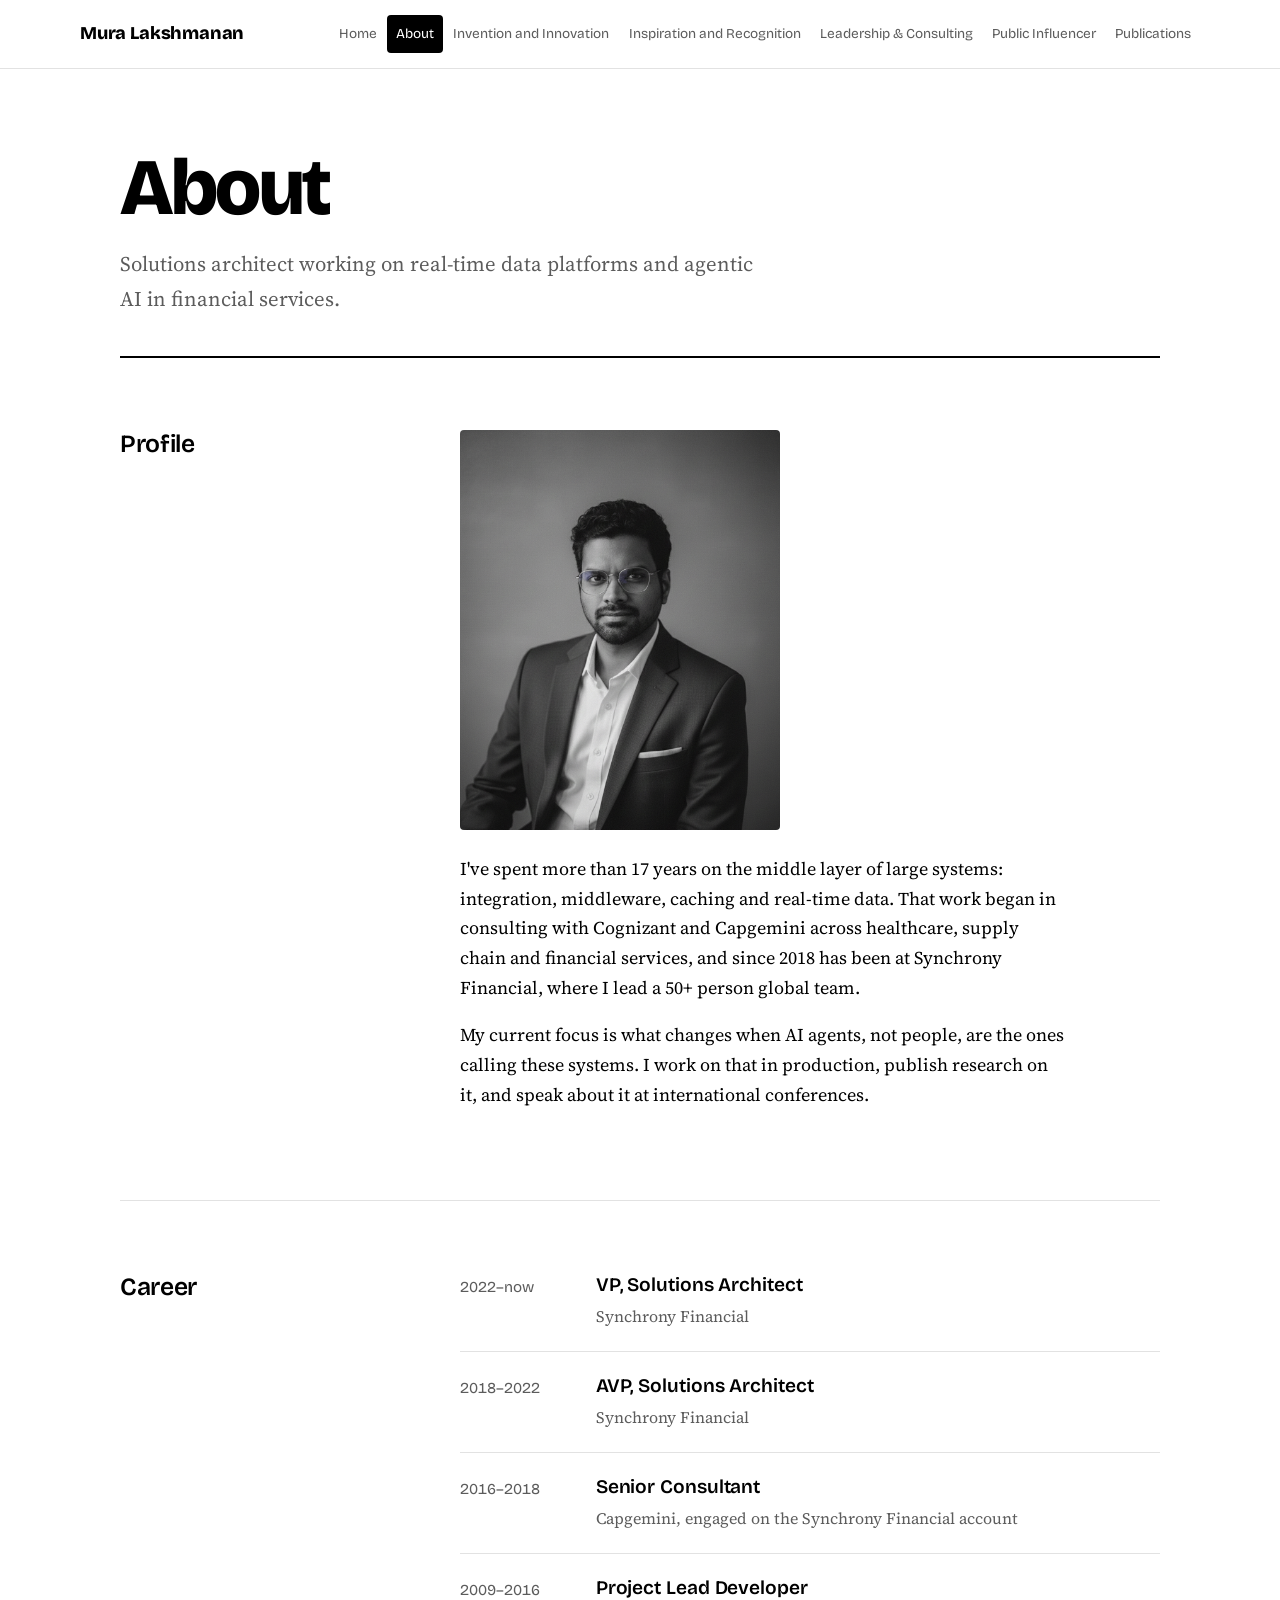
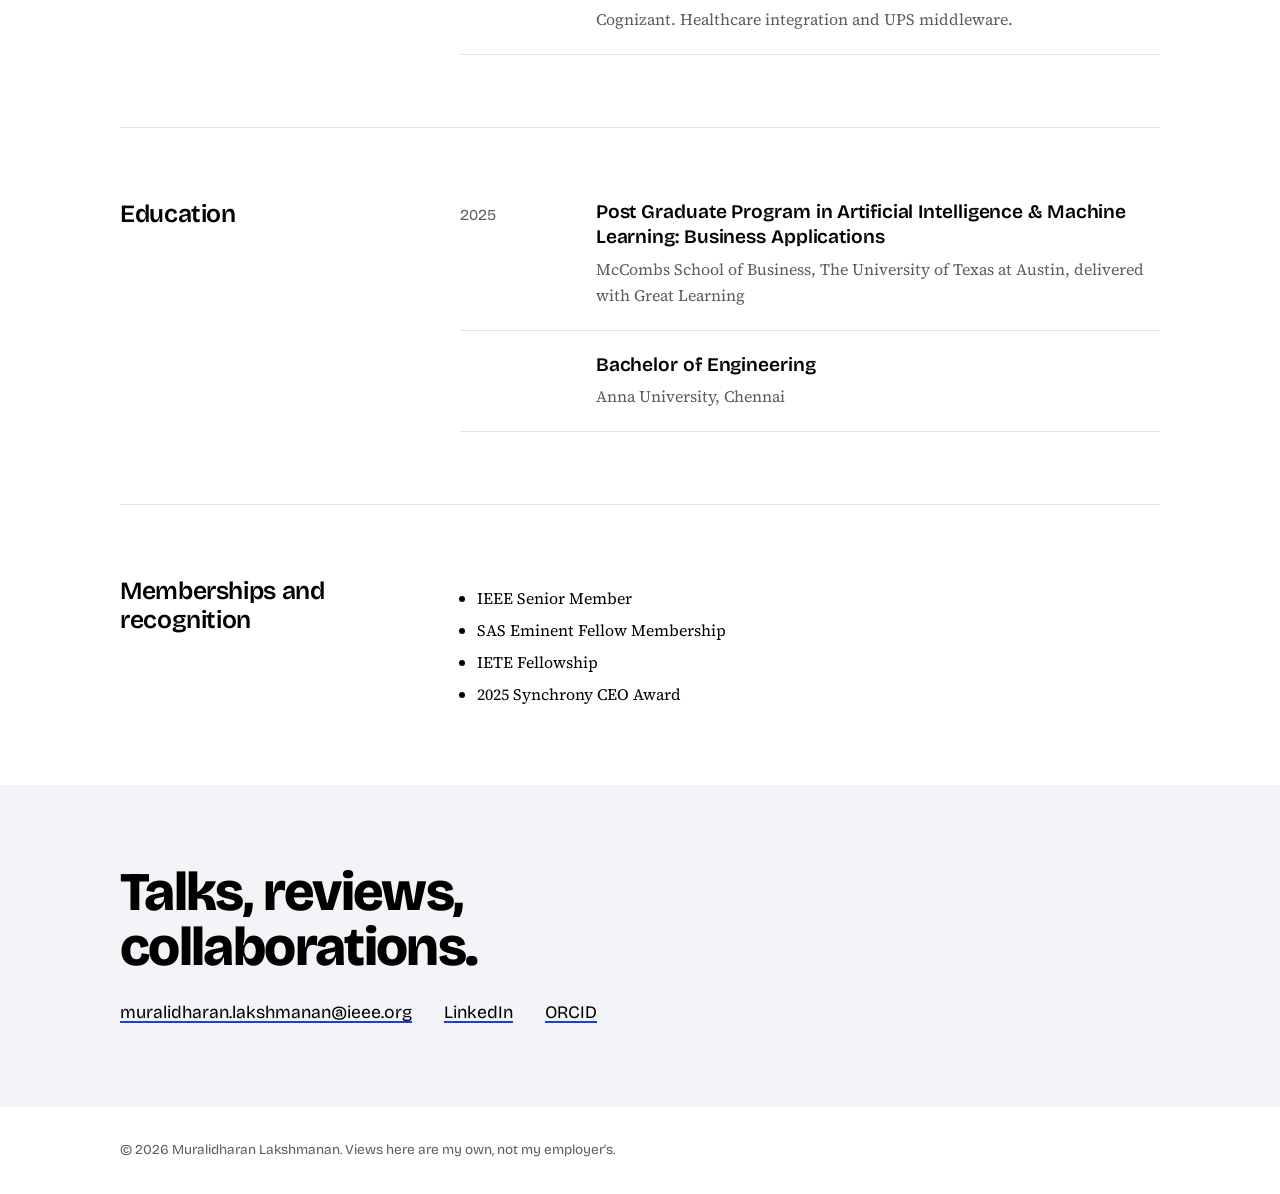
==== about.html @ 6041d954 "Add files via upload" ====
<!DOCTYPE html>
<html lang="en">
<head>
<meta charset="utf-8">
<meta name="viewport" content="width=device-width, initial-scale=1, viewport-fit=cover">
<title>About | Muralidharan Lakshmanan</title>
<meta name="description" content="Muralidharan (Mura) Lakshmanan — solutions architect working on real-time data platforms and agentic AI in financial services.">
<script src="config.js?v=20261014005141"></script>
<link rel="preconnect" href="https://fonts.googleapis.com"><link rel="preconnect" href="https://fonts.gstatic.com" crossorigin><link href="https://fonts.googleapis.com/css2?family=Bricolage+Grotesque:opsz,wght@12..96,400;12..96,600;12..96,800&family=Source+Serif+4:ital,opsz,wght@0,8..60,400;0,8..60,600;1,8..60,400&display=swap" rel="stylesheet">
<link rel="stylesheet" href="styles.css?v=20261014005141">
</head>
<body>
<div class="draft-note">Draft mode: dashed boxes and yellow tags mark photos and links still to add. Set DRAFT_MODE to false in config.js before going live.</div><header class="site-head"><div class="wrap"><a class="mark" href="index.html">Mura Lakshmanan</a><button class="menu-btn" aria-expanded="false" aria-controls="tabs">Menu</button><nav class="tabs" id="tabs" aria-label="Pages"><a href="index.html" data-tab="index">Home</a><a href="about.html" data-tab="about" aria-current=page>About</a><a href="invention-and-innovation.html" data-tab="invention-and-innovation">Invention and Innovation</a><a href="inspiration-and-recognition.html" data-tab="inspiration-and-recognition">Inspiration and Recognition</a><a href="consultancy.html" data-tab="consultancy">Leadership &amp; Consulting</a><a href="public-influencer.html" data-tab="public-influencer">Public Influencer</a><a href="publications.html" data-tab="publications">Publications</a></nav></div></header>
<main class="wrap"><div class="page-head"><h1>About</h1><p>Solutions architect working on real-time data platforms and agentic AI in financial services.</p></div><section><h2>Profile</h2><div class="body"><figure class="ph cover portrait"><img src="images/portrait.jpg" alt="Portrait of Muralidharan Lakshmanan" loading="lazy"><span class="slot"><b>Add photo</b>images/portrait.jpg<br>Professional headshot, portrait orientation</span></figure>
<p style="margin-top:1.5rem">I've spent more than 17 years on the middle layer of large systems: integration, middleware, caching and real-time data. That work began in consulting with Cognizant and Capgemini across healthcare, supply chain and financial services, and since 2018 has been at Synchrony Financial, where I lead a 50+ person global team.</p>
<p>My current focus is what changes when AI agents, not people, are the ones calling these systems. I work on that in production, publish research on it, and speak about it at international conferences.</p></div></section><section><h2>Career</h2><div class="body"><ul class='entries'><li><span class="when">2022–now</span><div><h3>VP, Solutions Architect</h3><p>Synchrony Financial</p></div></li><li><span class="when">2018–2022</span><div><h3>AVP, Solutions Architect</h3><p>Synchrony Financial</p></div></li><li><span class="when">2016–2018</span><div><h3>Senior Consultant</h3><p>Capgemini, engaged on the Synchrony Financial account</p></div></li><li><span class="when">2009–2016</span><div><h3>Project Lead Developer</h3><p>Cognizant. Healthcare integration and UPS middleware.</p></div></li></ul></div></section><section><h2>Education</h2><div class="body"><ul class='entries'><li><span class="when">2025</span><div><h3>Post Graduate Program in Artificial Intelligence &amp; Machine Learning: Business Applications</h3><p>McCombs School of Business, The University of Texas at Austin, delivered with Great Learning</p></div></li><li><span class="when"></span><div><h3>Bachelor of Engineering</h3><p>Anna University, Chennai</p></div></li></ul></div></section><section><h2>Memberships and recognition</h2><div class="body"><ul class="plain">
<li>IEEE Senior Member</li><li>SAS Eminent Fellow Membership</li><li>IETE Fellowship</li><li>2025 Synchrony CEO Award</li></ul></div></section></main>
<div class="contact" id="contact"><div class="wrap"><h2>Talks, reviews, collaborations.</h2><div class="links">
<a href="mailto:muralidharan.lakshmanan@ieee.org">muralidharan.lakshmanan@ieee.org</a><a href="https://www.linkedin.com/in/muralidharan-lakshmanan/">LinkedIn</a><a href="https://orcid.org/0009-0006-0592-5610">ORCID</a></div></div></div>
<div class="wrap"><footer>© 2026 Muralidharan Lakshmanan. Views here are my own, not my employer's.</footer></div>
<script src="site.js?v=20261014005141"></script>
</body>
</html>
---- styles.css ----
:root{
  --paper:#ffffff; --ink:#000000; --muted:#5c5c5c; --rule:#e2e2e2; --signal:#1d3fd6; --wash:#f3f4f7;
  --display:"Bricolage Grotesque","Helvetica Neue",Arial,sans-serif;
  --text:"Source Serif 4",Georgia,"Times New Roman",serif;
  box-sizing:border-box;
  padding-top:env(safe-area-inset-top,0px);padding-bottom:env(safe-area-inset-bottom,0px);
}
*,*::before,*::after{box-sizing:inherit}
html{scroll-padding-top:calc(env(safe-area-inset-top,0px) + 5rem);background:var(--paper)}
body{margin:0;background:var(--paper);color:var(--ink);font-family:var(--text);font-size:1.125rem;line-height:1.65;-webkit-font-smoothing:antialiased}
img{max-width:100%}
a{color:inherit;text-decoration-color:var(--signal);text-decoration-thickness:2px;text-underline-offset:3px}
a:hover{color:var(--signal)}
:focus-visible{outline:3px solid var(--signal);outline-offset:3px}
.wrap{max-width:1120px;margin:0 auto;padding:0 clamp(1.25rem,4vw,2.5rem)}

.site-head{position:sticky;top:env(safe-area-inset-top,0px);z-index:10;background:var(--paper);border-bottom:1px solid var(--rule)}
.site-head .wrap{max-width:1200px;display:flex;align-items:center;justify-content:space-between;gap:1.5rem;min-height:4.25rem}
.mark{font-family:var(--display);font-weight:800;text-decoration:none;letter-spacing:-.01em;white-space:nowrap}
.tabs{display:flex;gap:.1rem;overflow-x:auto;scrollbar-width:none;font-family:var(--display);font-size:.85rem;min-width:0}
.tabs::-webkit-scrollbar{display:none}
.tabs a{text-decoration:none;color:var(--muted);padding:.5rem .55rem;border-radius:4px;white-space:nowrap}
.tabs a:hover{color:var(--ink);background:var(--wash)}
.tabs a[aria-current="page"]{color:var(--paper);background:var(--ink)}
.menu-btn{display:none;font:600 .95rem var(--display);background:none;border:1.5px solid var(--ink);color:var(--ink);border-radius:4px;padding:.4rem .8rem;cursor:pointer;flex-shrink:0}
.site-head.compact .tabs{display:none}
.site-head.compact .menu-btn{display:block}
.site-head.compact.open .tabs{display:flex;position:absolute;left:0;right:0;top:100%;flex-direction:column;background:var(--paper);border-bottom:1px solid var(--rule);padding:.5rem clamp(1.25rem,4vw,2.5rem) 1rem}
.site-head.compact.open .tabs a{padding:.7rem .75rem}

.page-head{padding:clamp(2.5rem,7vw,5rem) 0 clamp(1.5rem,4vw,2.5rem);border-bottom:2px solid var(--ink)}
.page-head h1{font-family:var(--display);font-weight:800;font-size:clamp(2.4rem,7vw,5rem);line-height:.98;letter-spacing:-.035em;margin:0;max-width:14ch}
.page-head p{max-width:40rem;margin:1.25rem 0 0;font-size:clamp(1.1rem,1.8vw,1.3rem);color:var(--muted)}

.hero{padding:clamp(2.5rem,8vw,6rem) 0 2rem}
.hero h1{font-family:var(--display);font-weight:800;font-size:clamp(2.6rem,8.2vw,6.4rem);line-height:.95;letter-spacing:-.035em;margin:0;max-width:12ch}
.hero .lede{max-width:36rem;margin:1.75rem 0 0;font-size:clamp(1.15rem,2vw,1.35rem);line-height:1.55}
.hero .lede span{color:var(--muted)}
.flow{margin:3rem 0 0;border-top:2px solid var(--ink);border-bottom:1px solid var(--rule);padding:1rem 0 .75rem}
.flow canvas{display:block;width:100%;height:190px}
.flow figcaption{display:flex;justify-content:space-between;gap:1rem;flex-wrap:wrap;font-family:var(--display);font-size:.9rem;color:var(--muted);margin-top:.5rem}
.flow figcaption b{color:var(--ink);font-weight:600;font-variant-numeric:tabular-nums}
.key{display:inline-flex;align-items:center;gap:.4rem;margin-right:1rem}
.dot{width:9px;height:9px;border-radius:50%;background:var(--ink);display:inline-block}
.dot.miss{background:var(--signal)}
.figures{display:grid;grid-template-columns:repeat(4,1fr);gap:1.5rem;padding:2.5rem 0 1rem}
.figures div{font-family:var(--display)}
.figures strong{display:block;font-size:clamp(1.8rem,3.4vw,2.6rem);font-weight:600;letter-spacing:-.02em;line-height:1}
.figures span{display:block;color:var(--muted);font-size:.95rem;margin-top:.5rem;line-height:1.35}

.areas{display:grid;grid-template-columns:repeat(2,minmax(0,1fr));border-top:2px solid var(--ink);margin-top:1rem}
.areas a{display:block;text-decoration:none;padding:1.75rem 1.75rem 1.75rem 0;border-bottom:1px solid var(--rule)}
.areas a:nth-child(odd){border-right:1px solid var(--rule)}
.areas a:nth-child(even){padding-left:1.75rem}
.areas a h3{font-size:1.45rem;margin-bottom:.5rem}
.areas a p{margin:0;color:var(--muted);font-size:1rem}
.areas a:hover h3{color:var(--signal)}

section{display:grid;grid-template-columns:minmax(0,1fr) minmax(0,2.4fr);gap:2rem 3rem;padding:clamp(2.75rem,6vw,4.5rem) 0;border-top:1px solid var(--rule)}
.page-head + section{border-top:0}
.page-head + .fine + section{border-top:0}
section > h2{font-family:var(--display);font-weight:600;font-size:1.55rem;letter-spacing:-.015em;line-height:1.15;margin:0}
.body > p:first-child{margin-top:0}
.body p{max-width:38rem}
h3{font-family:var(--display);font-weight:600;font-size:1.2rem;margin:0 0 .35rem;letter-spacing:-.005em;line-height:1.3}

.pace{display:grid;grid-template-columns:repeat(2,minmax(0,1fr));margin-top:2rem;border-top:2px solid var(--ink)}
.pace div{padding:1.5rem 1.5rem 1.5rem 0;border-bottom:1px solid var(--rule)}
.pace div:nth-child(odd){border-right:1px solid var(--rule)}
.pace div:nth-child(even){padding-left:1.5rem}
.pace .letter{font-family:var(--display);font-weight:800;font-size:4.5rem;line-height:.85;letter-spacing:-.04em;display:block;margin-bottom:.75rem}
.pace p{margin:0;font-size:1rem;color:var(--muted)}

.entries{list-style:none;margin:0;padding:0}
.entries li{display:grid;grid-template-columns:7rem minmax(0,1fr);gap:1.5rem;padding:1.35rem 0;border-bottom:1px solid var(--rule)}
.entries li:first-child{padding-top:0}
.entries .when{font-family:var(--display);color:var(--muted);font-size:.95rem;font-variant-numeric:tabular-nums;padding-top:.15rem}
.entries p{margin:0;font-size:1rem;color:var(--muted)}
.entries p + p{margin-top:.4rem}
.status{font-family:var(--display);font-size:.8rem;border:1px solid var(--rule);border-radius:3px;padding:.05rem .4rem;margin-left:.4rem;color:var(--muted);white-space:nowrap;vertical-align:.15em}
.ev{font-family:var(--display);font-size:.9rem;font-weight:600;display:inline-block;margin-top:.5rem}

.systems{display:grid;gap:2.25rem}
.systems p{margin:.25rem 0 0}
.cols{display:grid;grid-template-columns:1fr 1fr;gap:2rem 3rem}
.cols ul,.body ul.plain{margin:.5rem 0 0;padding-left:1.1rem}
.cols li,.body ul.plain li{margin:.35rem 0;font-size:1rem}
.venues{columns:2;column-gap:2.5rem;font-size:.98rem;color:var(--muted);margin:1rem 0 0;padding:0;list-style:none}
.venues li{break-inside:avoid;padding:.2rem 0}

.contact{background:var(--wash)}
.contact .wrap{padding-top:clamp(3rem,7vw,5rem);padding-bottom:clamp(3rem,7vw,5rem)}
.contact h2{font-family:var(--display);font-weight:800;font-size:clamp(2rem,5vw,3.4rem);letter-spacing:-.03em;line-height:1;margin:0 0 1.5rem;max-width:16ch}
.links{display:flex;flex-wrap:wrap;gap:.75rem 2rem;font-family:var(--display);font-size:1.1rem}
footer{font-family:var(--display);font-size:.85rem;color:var(--muted);padding:2rem 0}

@media (max-width:640px){
  .menu-btn{display:block}
  .tabs{display:none;position:absolute;left:0;right:0;top:100%;flex-direction:column;background:var(--paper);border-bottom:1px solid var(--rule);padding:.5rem clamp(1.25rem,4vw,2.5rem) 1rem}
  .site-head.open .tabs{display:flex}
  .tabs a{padding:.7rem .75rem}
}
@media (max-width:820px){
  section{grid-template-columns:1fr;gap:1.25rem}
  .figures{grid-template-columns:repeat(2,1fr)}
  .cols{grid-template-columns:1fr}
}
@media (max-width:600px){
  .pace,.areas{grid-template-columns:1fr}
  .pace div,.pace div:nth-child(odd),.pace div:nth-child(even),.areas a,.areas a:nth-child(odd),.areas a:nth-child(even){padding:1.25rem 0;border-right:0}
  .entries li{grid-template-columns:1fr;gap:.25rem}
  .flow canvas{height:150px}
  .venues{columns:1}
}
@media (prefers-reduced-motion:reduce){*{scroll-behavior:auto!important}}

/* v2 additions */
.stats{display:grid;grid-template-columns:repeat(3,1fr);gap:1.75rem 1.5rem;padding:2rem 0 2.5rem;border-bottom:1px solid var(--rule)}
.stats div{font-family:var(--display)}
.stats strong{display:block;font-size:clamp(1.7rem,3.2vw,2.4rem);font-weight:600;letter-spacing:-.02em;line-height:1}
.stats span{display:block;color:var(--muted);font-size:.95rem;margin-top:.45rem;line-height:1.35}
.cards{display:grid;grid-template-columns:repeat(2,minmax(0,1fr));gap:2rem 1.75rem}
.cards.three{grid-template-columns:repeat(3,minmax(0,1fr))}
.card h3{margin-top:.9rem}
.card .ev{margin-right:1.1rem}
.card p{margin:.25rem 0 0;font-size:1rem}
.card .meta{font-family:var(--display);font-size:.9rem;color:var(--muted);margin-top:.1rem}
.ph{margin:0;aspect-ratio:4/3;background:var(--wash);border-radius:4px;overflow:hidden;position:relative}
.ph img{width:100%;height:100%;object-fit:contain;display:block}
.ph.cover img{object-fit:cover}
.ph.logo{padding:2rem}
.ph .slot{display:none}
.ph.empty img{display:none}
.ph.empty{border:1.5px dashed var(--muted);background:transparent;display:flex;align-items:center;justify-content:center;text-align:center;padding:1rem}
.ph.empty .slot{display:block;font-family:var(--display);font-size:.85rem;color:var(--muted);line-height:1.4}
.ph.empty .slot b{display:block;color:var(--ink);font-weight:600;margin-bottom:.25rem}
html:not(.draft) .ph.empty{display:none}
.portrait{max-width:320px;aspect-ratio:4/5}
.caps{list-style:none;margin:0;padding:0;display:grid;grid-template-columns:repeat(2,minmax(0,1fr));gap:0 2rem;border-top:2px solid var(--ink)}
.caps li{padding:1rem 0;border-bottom:1px solid var(--rule);font-size:1rem}
.callout{border:2px solid var(--ink);padding:1.5rem 1.75rem;border-radius:4px}
.callout h3{margin-bottom:.75rem}
.callout ul{margin:0;padding-left:1.1rem}
.callout li{margin:.4rem 0;font-size:1rem}
.fine{font-size:.9rem;color:var(--muted)}
sup a{text-decoration:none;font-family:var(--display);font-size:.75rem;color:var(--signal);margin-left:.1rem}
.todo{display:none}
html.draft .todo{display:inline-block;font-family:var(--display);font-size:.78rem;font-weight:600;color:#8a5a00;background:#fff3d6;border:1px solid #f0d08a;border-radius:3px;padding:.05rem .45rem;margin:.35rem .35rem 0 0;line-height:1.5}
html.draft li.todo,html.draft p.todo{display:block}
.refs{margin:0;padding-left:1.6rem;font-size:.95rem}
.refs li{margin:.55rem 0;padding-left:.25rem;word-break:break-word}
.refs li:target{background:var(--wash)}
.refs a{color:var(--muted)}
.refs .t{color:var(--ink)}
.draft-note{display:none}
html.draft .draft-note{display:block;font-family:var(--display);font-size:.85rem;background:#fff3d6;color:#6b4600;text-align:center;padding:.5rem 1rem}
.gallery{display:grid;grid-template-columns:repeat(3,minmax(0,1fr));gap:1rem;margin-top:1.25rem}
@media (max-width:820px){.cards.three{grid-template-columns:repeat(2,minmax(0,1fr))}.stats{grid-template-columns:repeat(2,1fr)}}
@media (max-width:600px){.cards,.cards.three,.caps{grid-template-columns:1fr}.gallery{grid-template-columns:repeat(2,1fr)}}

section.wide{grid-template-columns:1fr;gap:1.25rem}
.papers{list-style:none;margin:0;padding:0;border-top:2px solid var(--ink)}
.paper{display:grid;grid-template-columns:minmax(0,5fr) minmax(0,7fr);gap:2rem 2.5rem;padding:2.25rem 0;border-bottom:1px solid var(--rule);align-items:start}
.paper h3{font-size:1.3rem;margin:0 0 .5rem}
.paper .meta{font-family:var(--display);font-size:.95rem;color:var(--muted)}
.paper p{margin:.75rem 0 0;font-size:1.02rem;max-width:36rem}
.paper .plinks{display:flex;flex-wrap:wrap;gap:.5rem 1.5rem;margin-top:1rem;font-family:var(--display);font-size:.95rem;font-weight:600}
html:not(.draft) .paper .ph.empty{display:none}
html:not(.draft) .paper:has(.ph.empty){grid-template-columns:1fr}
@media (max-width:760px){.paper{grid-template-columns:1fr;gap:1.25rem}}

.carousel{position:relative}
.carousel .ph{display:none}
.carousel .ph.on{display:block}
.carousel .ph.on.empty{display:flex}
.cnav{display:flex;align-items:center;justify-content:space-between;margin-top:.6rem;font-family:var(--display);font-size:.85rem;color:var(--muted)}
.cnav button{font:600 1rem var(--display);width:2.25rem;height:2.25rem;border-radius:50%;border:1.5px solid var(--ink);background:var(--paper);color:var(--ink);cursor:pointer;line-height:1}
.cnav button:hover{background:var(--ink);color:var(--paper)}
.cnav .cap{flex:1;text-align:center;padding:0 .5rem}
.carousel.single .cnav{display:none}
html:not(.draft) .carousel.none{display:none}

.flow2{margin:0;border-top:2px solid var(--ink);border-bottom:1px solid var(--rule);padding:1rem 0 1rem}
.flow2 canvas{display:block;width:100%;height:230px}
.modes{display:inline-flex;border:1.5px solid var(--ink);border-radius:4px;overflow:hidden;font-family:var(--display)}
.modes button{font:600 .95rem var(--display);padding:.5rem 1rem;background:var(--paper);color:var(--ink);border:0;cursor:pointer}
.modes button+button{border-left:1.5px solid var(--ink)}
.modes button[aria-pressed="true"]{background:var(--ink);color:var(--paper)}
.f2-top{display:flex;justify-content:space-between;align-items:center;gap:1rem;flex-wrap:wrap;margin-bottom:.75rem}
.f2-legend{font-family:var(--display);font-size:.88rem;color:var(--muted);display:flex;flex-wrap:wrap;gap:.25rem 1rem}
.dot.warm{background:var(--muted)}
.f2-stats{display:grid;grid-template-columns:repeat(3,1fr);gap:1rem;margin-top:.75rem;font-family:var(--display)}
.f2-stats b{display:block;font-size:1.5rem;font-weight:600;font-variant-numeric:tabular-nums;letter-spacing:-.01em}
.f2-stats span{font-size:.88rem;color:var(--muted)}
#f2-note{margin:1rem 0 0;font-size:1rem;max-width:44rem}
@media (max-width:600px){.flow2 canvas{height:190px}.f2-stats b{font-size:1.2rem}}
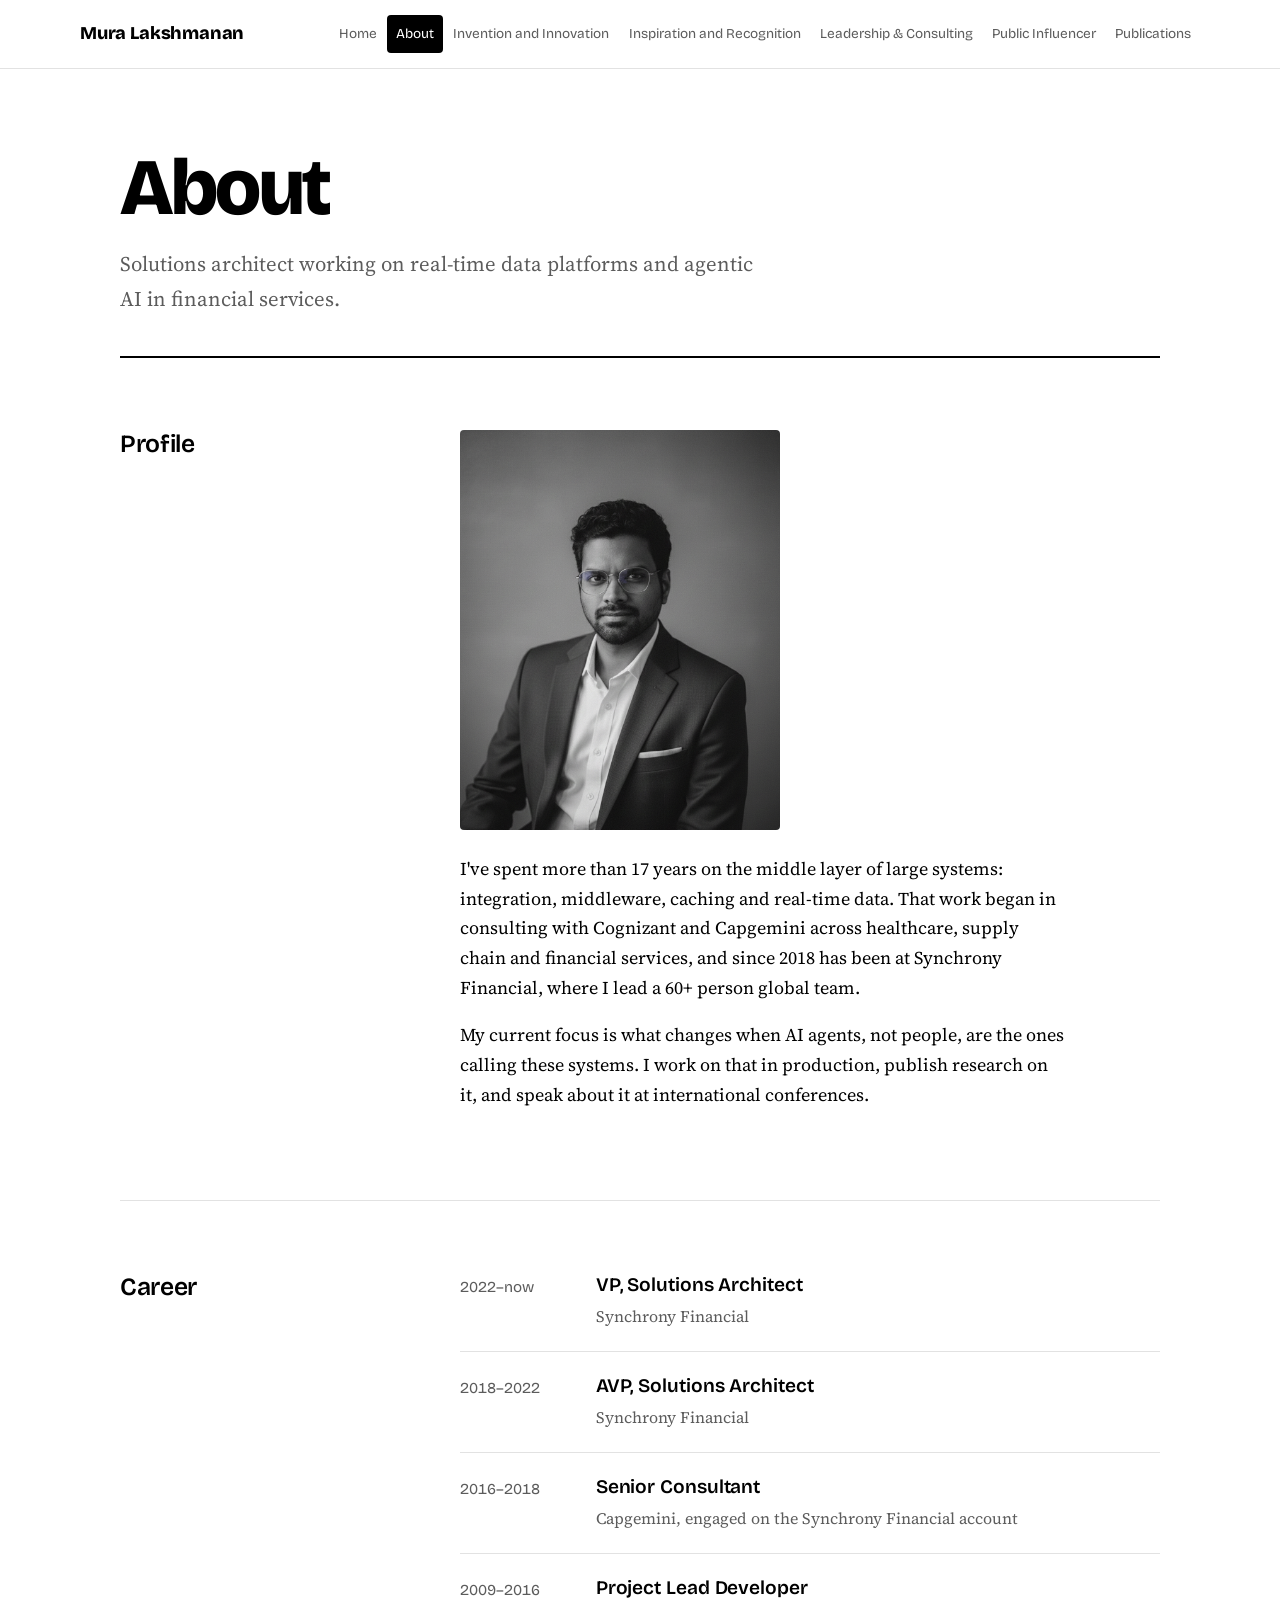
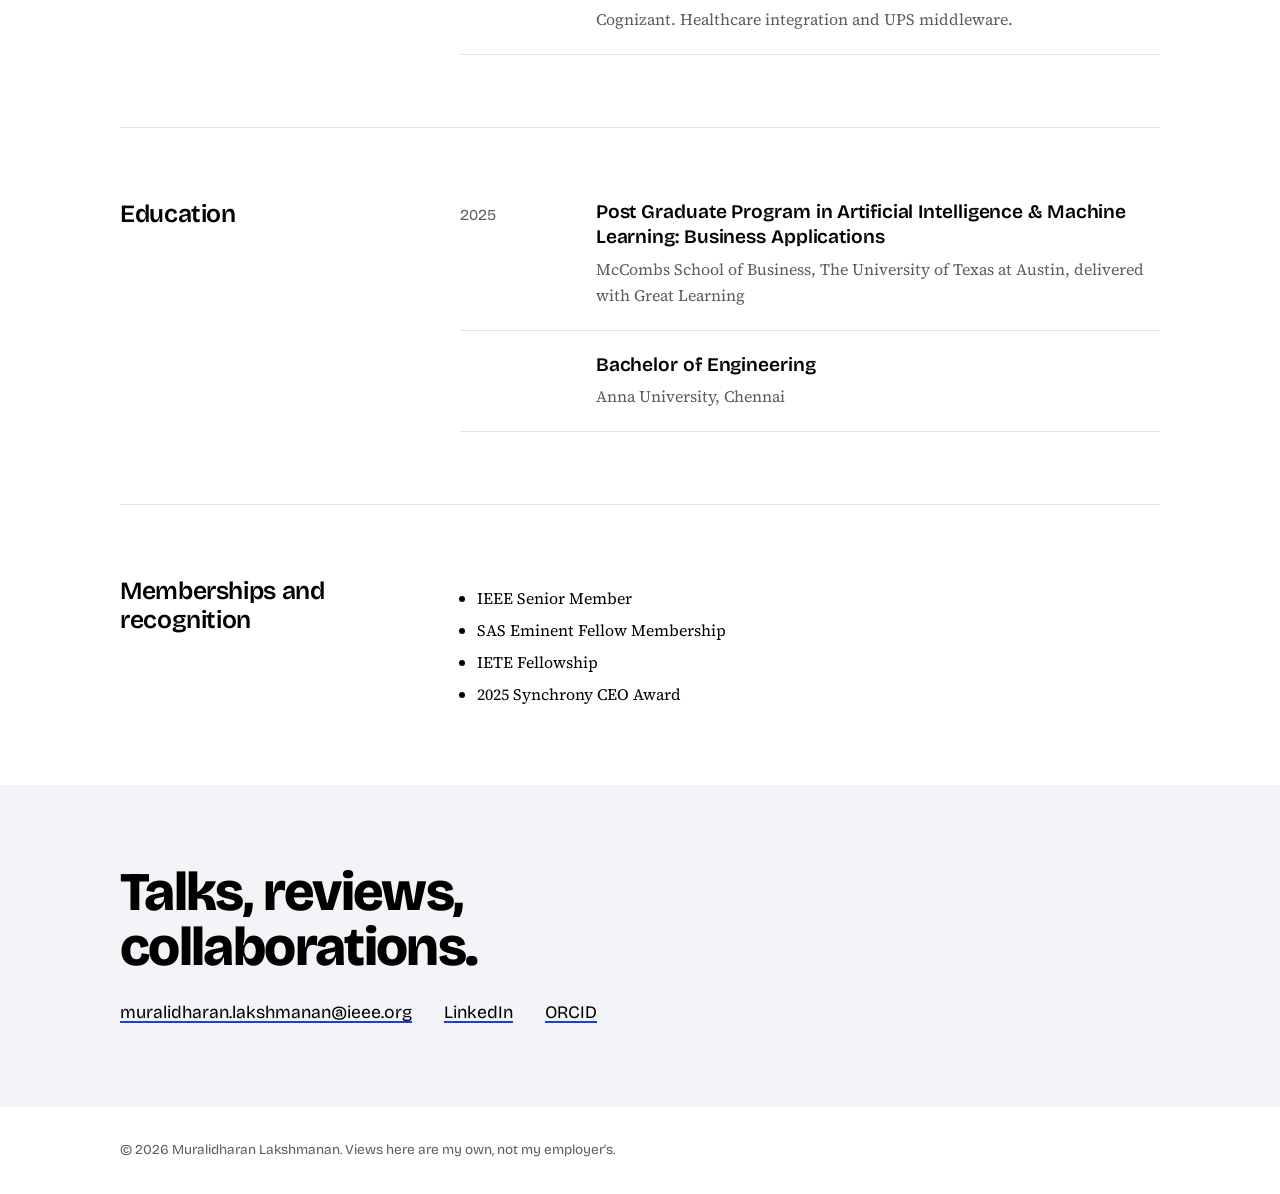
==== commit 78645ada: "Add files via upload" ====
--- a/about.html
+++ b/about.html
@@ -5,19 +5,19 @@
 <meta name="viewport" content="width=device-width, initial-scale=1, viewport-fit=cover">
 <title>About | Muralidharan Lakshmanan</title>
 <meta name="description" content="Muralidharan (Mura) Lakshmanan — solutions architect working on real-time data platforms and agentic AI in financial services.">
-<script src="config.js?v=20261014005141"></script>
+<script src="config.js?v=20261014012804"></script>
 <link rel="preconnect" href="https://fonts.googleapis.com"><link rel="preconnect" href="https://fonts.gstatic.com" crossorigin><link href="https://fonts.googleapis.com/css2?family=Bricolage+Grotesque:opsz,wght@12..96,400;12..96,600;12..96,800&family=Source+Serif+4:ital,opsz,wght@0,8..60,400;0,8..60,600;1,8..60,400&display=swap" rel="stylesheet">
-<link rel="stylesheet" href="styles.css?v=20261014005141">
+<link rel="stylesheet" href="styles.css?v=20261014012804">
 </head>
 <body>
 <div class="draft-note">Draft mode: dashed boxes and yellow tags mark photos and links still to add. Set DRAFT_MODE to false in config.js before going live.</div><header class="site-head"><div class="wrap"><a class="mark" href="index.html">Mura Lakshmanan</a><button class="menu-btn" aria-expanded="false" aria-controls="tabs">Menu</button><nav class="tabs" id="tabs" aria-label="Pages"><a href="index.html" data-tab="index">Home</a><a href="about.html" data-tab="about" aria-current=page>About</a><a href="invention-and-innovation.html" data-tab="invention-and-innovation">Invention and Innovation</a><a href="inspiration-and-recognition.html" data-tab="inspiration-and-recognition">Inspiration and Recognition</a><a href="consultancy.html" data-tab="consultancy">Leadership &amp; Consulting</a><a href="public-influencer.html" data-tab="public-influencer">Public Influencer</a><a href="publications.html" data-tab="publications">Publications</a></nav></div></header>
 <main class="wrap"><div class="page-head"><h1>About</h1><p>Solutions architect working on real-time data platforms and agentic AI in financial services.</p></div><section><h2>Profile</h2><div class="body"><figure class="ph cover portrait"><img src="images/portrait.jpg" alt="Portrait of Muralidharan Lakshmanan" loading="lazy"><span class="slot"><b>Add photo</b>images/portrait.jpg<br>Professional headshot, portrait orientation</span></figure>
-<p style="margin-top:1.5rem">I've spent more than 17 years on the middle layer of large systems: integration, middleware, caching and real-time data. That work began in consulting with Cognizant and Capgemini across healthcare, supply chain and financial services, and since 2018 has been at Synchrony Financial, where I lead a 50+ person global team.</p>
+<p style="margin-top:1.5rem">I've spent more than 17 years on the middle layer of large systems: integration, middleware, caching and real-time data. That work began in consulting with Cognizant and Capgemini across healthcare, supply chain and financial services, and since 2018 has been at Synchrony Financial, where I lead a 60+ person global team.</p>
 <p>My current focus is what changes when AI agents, not people, are the ones calling these systems. I work on that in production, publish research on it, and speak about it at international conferences.</p></div></section><section><h2>Career</h2><div class="body"><ul class='entries'><li><span class="when">2022–now</span><div><h3>VP, Solutions Architect</h3><p>Synchrony Financial</p></div></li><li><span class="when">2018–2022</span><div><h3>AVP, Solutions Architect</h3><p>Synchrony Financial</p></div></li><li><span class="when">2016–2018</span><div><h3>Senior Consultant</h3><p>Capgemini, engaged on the Synchrony Financial account</p></div></li><li><span class="when">2009–2016</span><div><h3>Project Lead Developer</h3><p>Cognizant. Healthcare integration and UPS middleware.</p></div></li></ul></div></section><section><h2>Education</h2><div class="body"><ul class='entries'><li><span class="when">2025</span><div><h3>Post Graduate Program in Artificial Intelligence &amp; Machine Learning: Business Applications</h3><p>McCombs School of Business, The University of Texas at Austin, delivered with Great Learning</p></div></li><li><span class="when"></span><div><h3>Bachelor of Engineering</h3><p>Anna University, Chennai</p></div></li></ul></div></section><section><h2>Memberships and recognition</h2><div class="body"><ul class="plain">
 <li>IEEE Senior Member</li><li>SAS Eminent Fellow Membership</li><li>IETE Fellowship</li><li>2025 Synchrony CEO Award</li></ul></div></section></main>
 <div class="contact" id="contact"><div class="wrap"><h2>Talks, reviews, collaborations.</h2><div class="links">
 <a href="mailto:muralidharan.lakshmanan@ieee.org">muralidharan.lakshmanan@ieee.org</a><a href="https://www.linkedin.com/in/muralidharan-lakshmanan/">LinkedIn</a><a href="https://orcid.org/0009-0006-0592-5610">ORCID</a></div></div></div>
 <div class="wrap"><footer>© 2026 Muralidharan Lakshmanan. Views here are my own, not my employer's.</footer></div>
-<script src="site.js?v=20261014005141"></script>
+<script src="site.js?v=20261014012804"></script>
 </body>
 </html>
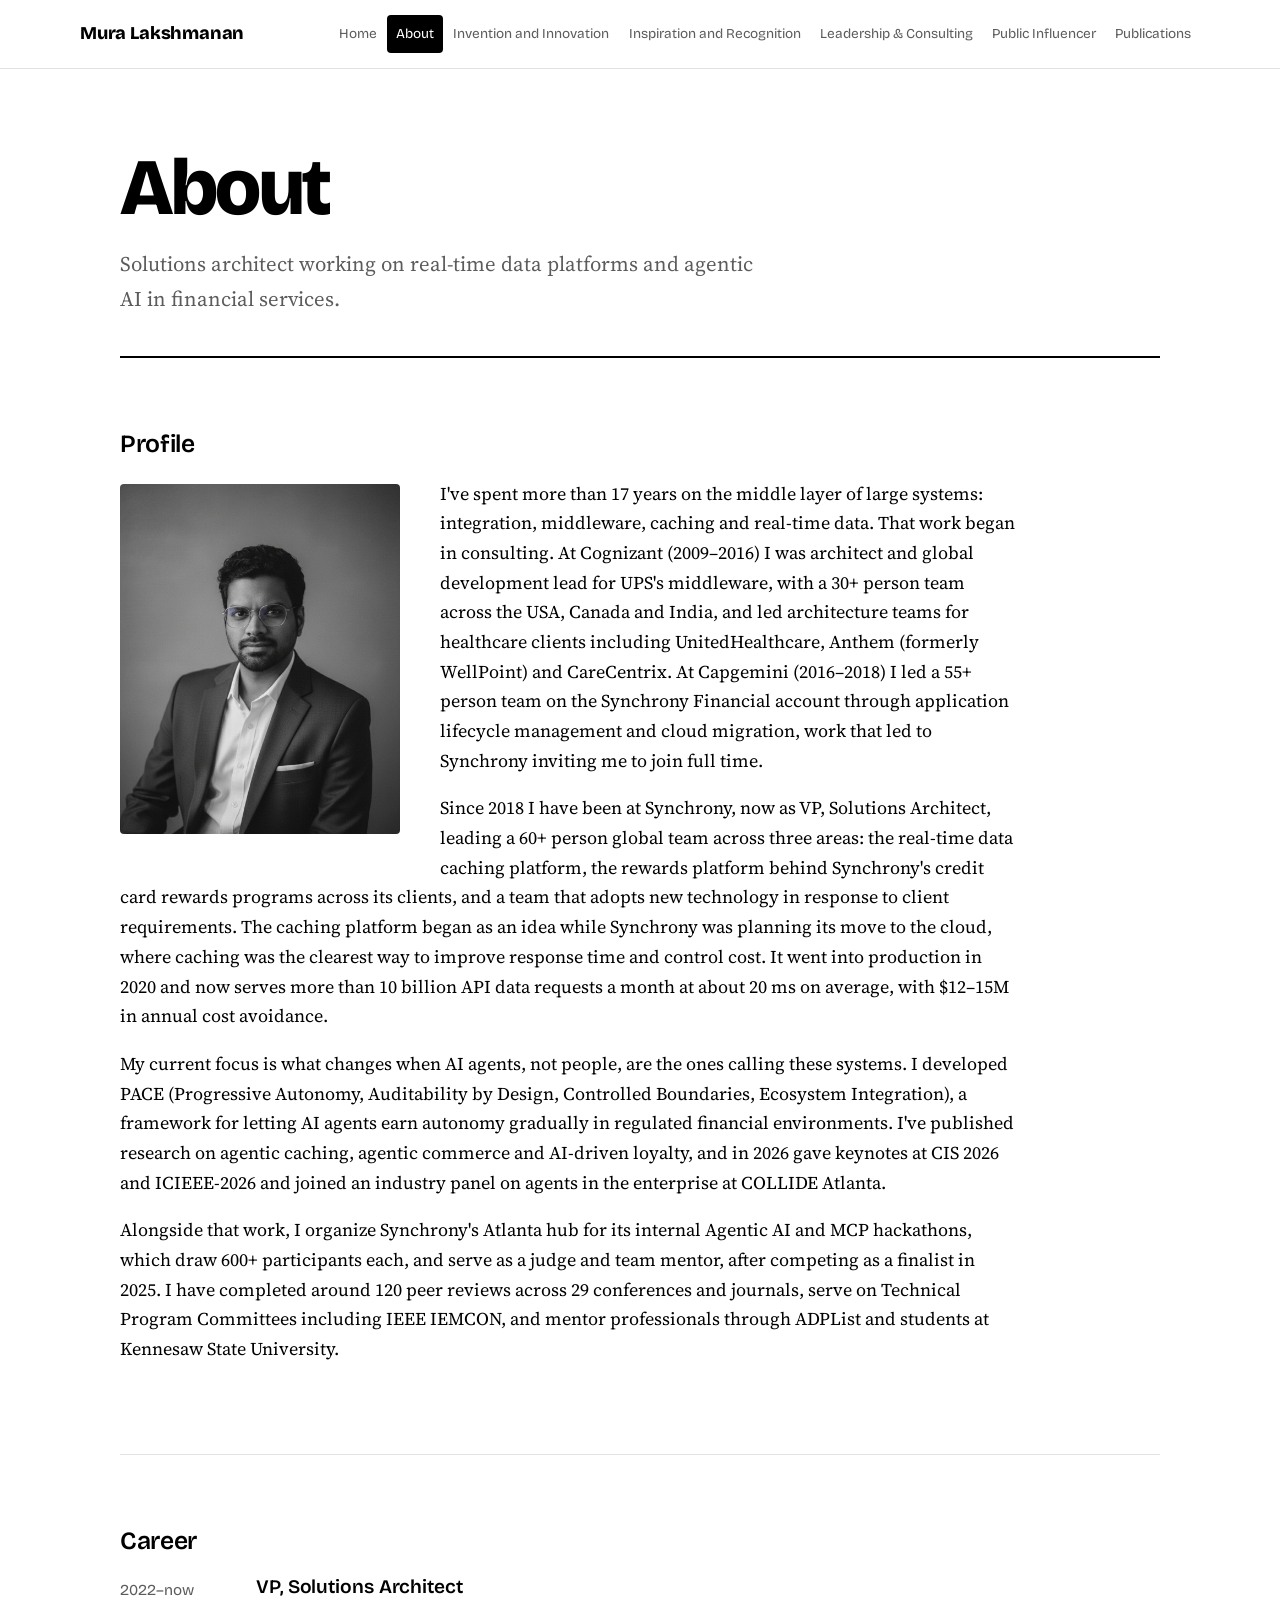
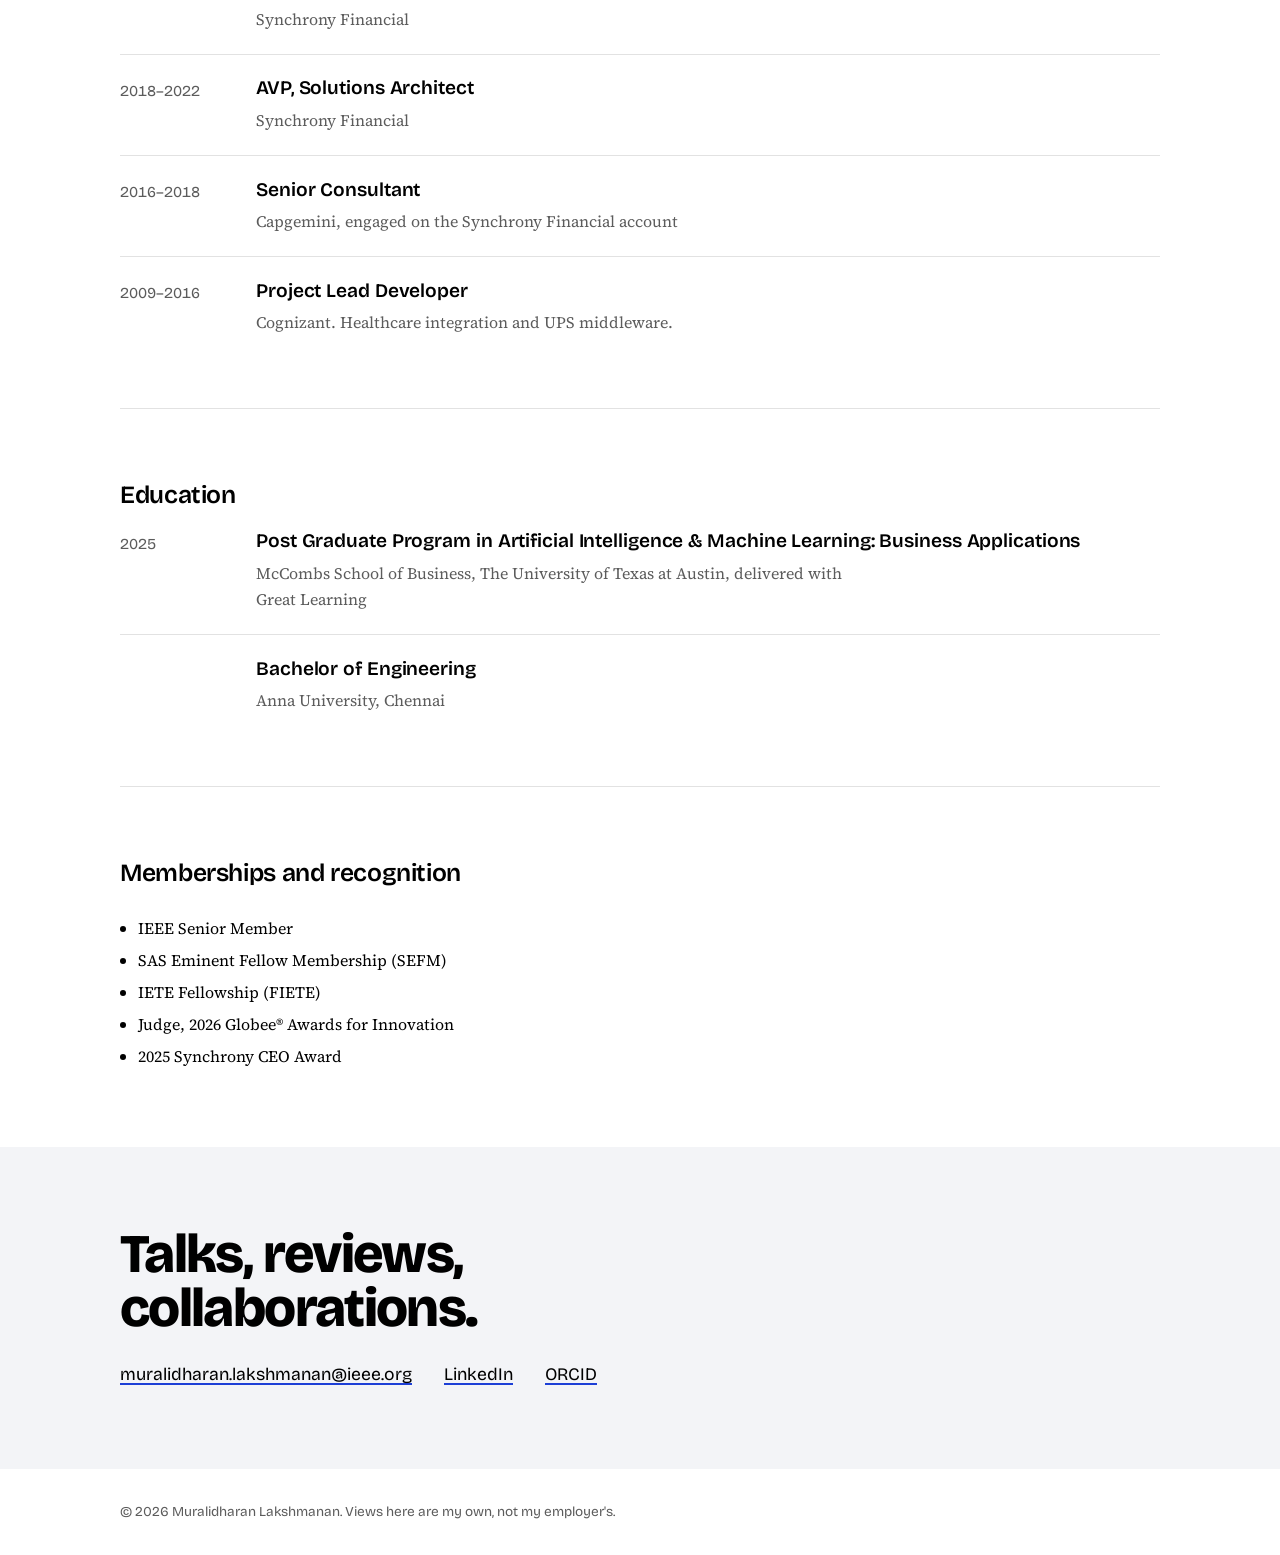
==== commit 2e938eda: "Add files via upload" ====
--- a/about.html
+++ b/about.html
@@ -5,19 +5,22 @@
 <meta name="viewport" content="width=device-width, initial-scale=1, viewport-fit=cover">
 <title>About | Muralidharan Lakshmanan</title>
 <meta name="description" content="Muralidharan (Mura) Lakshmanan — solutions architect working on real-time data platforms and agentic AI in financial services.">
-<script src="config.js?v=20261014012804"></script>
+<script src="config.js?v=20261031165636"></script>
 <link rel="preconnect" href="https://fonts.googleapis.com"><link rel="preconnect" href="https://fonts.gstatic.com" crossorigin><link href="https://fonts.googleapis.com/css2?family=Bricolage+Grotesque:opsz,wght@12..96,400;12..96,600;12..96,800&family=Source+Serif+4:ital,opsz,wght@0,8..60,400;0,8..60,600;1,8..60,400&display=swap" rel="stylesheet">
-<link rel="stylesheet" href="styles.css?v=20261014012804">
+<link rel="stylesheet" href="styles.css?v=20261031165636">
 </head>
 <body>
 <div class="draft-note">Draft mode: dashed boxes and yellow tags mark photos and links still to add. Set DRAFT_MODE to false in config.js before going live.</div><header class="site-head"><div class="wrap"><a class="mark" href="index.html">Mura Lakshmanan</a><button class="menu-btn" aria-expanded="false" aria-controls="tabs">Menu</button><nav class="tabs" id="tabs" aria-label="Pages"><a href="index.html" data-tab="index">Home</a><a href="about.html" data-tab="about" aria-current=page>About</a><a href="invention-and-innovation.html" data-tab="invention-and-innovation">Invention and Innovation</a><a href="inspiration-and-recognition.html" data-tab="inspiration-and-recognition">Inspiration and Recognition</a><a href="consultancy.html" data-tab="consultancy">Leadership &amp; Consulting</a><a href="public-influencer.html" data-tab="public-influencer">Public Influencer</a><a href="publications.html" data-tab="publications">Publications</a></nav></div></header>
-<main class="wrap"><div class="page-head"><h1>About</h1><p>Solutions architect working on real-time data platforms and agentic AI in financial services.</p></div><section><h2>Profile</h2><div class="body"><figure class="ph cover portrait"><img src="images/portrait.jpg" alt="Portrait of Muralidharan Lakshmanan" loading="lazy"><span class="slot"><b>Add photo</b>images/portrait.jpg<br>Professional headshot, portrait orientation</span></figure>
-<p style="margin-top:1.5rem">I've spent more than 17 years on the middle layer of large systems: integration, middleware, caching and real-time data. That work began in consulting with Cognizant and Capgemini across healthcare, supply chain and financial services, and since 2018 has been at Synchrony Financial, where I lead a 60+ person global team.</p>
-<p>My current focus is what changes when AI agents, not people, are the ones calling these systems. I work on that in production, publish research on it, and speak about it at international conferences.</p></div></section><section><h2>Career</h2><div class="body"><ul class='entries'><li><span class="when">2022–now</span><div><h3>VP, Solutions Architect</h3><p>Synchrony Financial</p></div></li><li><span class="when">2018–2022</span><div><h3>AVP, Solutions Architect</h3><p>Synchrony Financial</p></div></li><li><span class="when">2016–2018</span><div><h3>Senior Consultant</h3><p>Capgemini, engaged on the Synchrony Financial account</p></div></li><li><span class="when">2009–2016</span><div><h3>Project Lead Developer</h3><p>Cognizant. Healthcare integration and UPS middleware.</p></div></li></ul></div></section><section><h2>Education</h2><div class="body"><ul class='entries'><li><span class="when">2025</span><div><h3>Post Graduate Program in Artificial Intelligence &amp; Machine Learning: Business Applications</h3><p>McCombs School of Business, The University of Texas at Austin, delivered with Great Learning</p></div></li><li><span class="when"></span><div><h3>Bachelor of Engineering</h3><p>Anna University, Chennai</p></div></li></ul></div></section><section><h2>Memberships and recognition</h2><div class="body"><ul class="plain">
-<li>IEEE Senior Member</li><li>SAS Eminent Fellow Membership</li><li>IETE Fellowship</li><li>2025 Synchrony CEO Award</li></ul></div></section></main>
+<main class="wrap"><div class="page-head"><h1>About</h1><p>Solutions architect working on real-time data platforms and agentic AI in financial services.</p></div><section><h2>Profile</h2><div class="body profile"><figure class="ph cover portrait"><img src="images/portrait.jpg" alt="Portrait of Muralidharan Lakshmanan" loading="lazy"><span class="slot"><b>Add photo</b>images/portrait.jpg<br>Professional headshot, portrait orientation</span></figure><div class="profile-text">
+<p>I've spent more than 17 years on the middle layer of large systems: integration, middleware, caching and real-time data. That work began in consulting. At Cognizant (2009–2016) I was architect and global development lead for UPS's middleware, with a 30+ person team across the USA, Canada and India, and led architecture teams for healthcare clients including UnitedHealthcare, Anthem (formerly WellPoint) and CareCentrix. At Capgemini (2016–2018) I led a 55+ person team on the Synchrony Financial account through application lifecycle management and cloud migration, work that led to Synchrony inviting me to join full time.</p>
+<p>Since 2018 I have been at Synchrony, now as VP, Solutions Architect, leading a 60+ person global team across three areas: the real-time data caching platform, the rewards platform behind Synchrony's credit card rewards programs across its clients, and a team that adopts new technology in response to client requirements. The caching platform began as an idea while Synchrony was planning its move to the cloud, where caching was the clearest way to improve response time and control cost. It went into production in 2020 and now serves more than 10 billion API data requests a month at about 20 ms on average, with $12–15M in annual cost avoidance.</p>
+<p>My current focus is what changes when AI agents, not people, are the ones calling these systems. I developed PACE (Progressive Autonomy, Auditability by Design, Controlled Boundaries, Ecosystem Integration), a framework for letting AI agents earn autonomy gradually in regulated financial environments. I've published research on agentic caching, agentic commerce and AI-driven loyalty, and in 2026 gave keynotes at CIS 2026 and ICIEEE-2026 and joined an industry panel on agents in the enterprise at COLLIDE Atlanta.</p>
+<p>Alongside that work, I organize Synchrony's Atlanta hub for its internal Agentic AI and MCP hackathons, which draw 600+ participants each, and serve as a judge and team mentor, after competing as a finalist in 2025. I have completed around 120 peer reviews across 29 conferences and journals, serve on Technical Program Committees including IEEE IEMCON, and mentor professionals through ADPList and students at Kennesaw State University.</p>
+</div></div></section><section><h2>Career</h2><div class="body"><ul class='entries'><li><span class="when">2022–now</span><div><h3>VP, Solutions Architect</h3><p>Synchrony Financial</p></div></li><li><span class="when">2018–2022</span><div><h3>AVP, Solutions Architect</h3><p>Synchrony Financial</p></div></li><li><span class="when">2016–2018</span><div><h3>Senior Consultant</h3><p>Capgemini, engaged on the Synchrony Financial account</p></div></li><li><span class="when">2009–2016</span><div><h3>Project Lead Developer</h3><p>Cognizant. Healthcare integration and UPS middleware.</p></div></li></ul></div></section><section><h2>Education</h2><div class="body"><ul class='entries'><li><span class="when">2025</span><div><h3>Post Graduate Program in Artificial Intelligence &amp; Machine Learning: Business Applications</h3><p>McCombs School of Business, The University of Texas at Austin, delivered with Great Learning</p></div></li><li><span class="when"></span><div><h3>Bachelor of Engineering</h3><p>Anna University, Chennai</p></div></li></ul></div></section><section><h2>Memberships and recognition</h2><div class="body"><ul class="plain">
+<li>IEEE Senior Member</li><li>SAS Eminent Fellow Membership (SEFM)</li><li>IETE Fellowship (FIETE)</li><li>Judge, 2026 Globee® Awards for Innovation</li><li>2025 Synchrony CEO Award</li></ul></div></section></main>
 <div class="contact" id="contact"><div class="wrap"><h2>Talks, reviews, collaborations.</h2><div class="links">
 <a href="mailto:muralidharan.lakshmanan@ieee.org">muralidharan.lakshmanan@ieee.org</a><a href="https://www.linkedin.com/in/muralidharan-lakshmanan/">LinkedIn</a><a href="https://orcid.org/0009-0006-0592-5610">ORCID</a></div></div></div>
 <div class="wrap"><footer>© 2026 Muralidharan Lakshmanan. Views here are my own, not my employer's.</footer></div>
-<script src="site.js?v=20261014012804"></script>
+<script src="site.js?v=20261031165636"></script>
 </body>
 </html>
--- a/styles.css
+++ b/styles.css
@@ -126,17 +126,25 @@
 .card .ev{margin-right:1.1rem}
 .card p{margin:.25rem 0 0;font-size:1rem}
 .card .meta{font-family:var(--display);font-size:.9rem;color:var(--muted);margin-top:.1rem}
-.ph{margin:0;aspect-ratio:4/3;background:var(--wash);border-radius:4px;overflow:hidden;position:relative}
-.ph img{width:100%;height:100%;object-fit:contain;display:block}
-.ph.cover img{object-fit:cover}
-.ph.logo{padding:2rem}
+.ph{margin:0;position:relative}
+.ph img{display:block;width:auto;max-width:100%;height:auto;max-height:520px;margin:0 auto;border-radius:4px}
+.ph.cover{aspect-ratio:4/3;border-radius:4px;overflow:hidden}
+.ph.cover img{width:100%;height:100%;max-height:none;object-fit:cover;border-radius:0}
+.gallery .ph img{max-height:300px}
+@media (max-width:640px){.ph img{max-height:420px}}
 .ph .slot{display:none}
 .ph.empty img{display:none}
-.ph.empty{border:1.5px dashed var(--muted);background:transparent;display:flex;align-items:center;justify-content:center;text-align:center;padding:1rem}
+.ph.empty{aspect-ratio:4/3;border:1.5px dashed var(--muted);background:transparent;display:flex;align-items:center;justify-content:center;text-align:center;padding:1rem}
 .ph.empty .slot{display:block;font-family:var(--display);font-size:.85rem;color:var(--muted);line-height:1.4}
 .ph.empty .slot b{display:block;color:var(--ink);font-weight:600;margin-bottom:.25rem}
 html:not(.draft) .ph.empty{display:none}
-.portrait{max-width:320px;aspect-ratio:4/5}
+.ph.cover.portrait{max-width:320px;aspect-ratio:4/5}
+.profile{display:flow-root}
+.profile .ph.cover.portrait{float:left;width:280px;margin:.35rem 2.5rem 1.25rem 0}
+.profile .profile-text p{max-width:none}
+.profile .profile-text{max-width:56rem}
+.profile .profile-text p:first-child{margin-top:0}
+@media (max-width:640px){.profile .ph.cover.portrait{float:none;width:100%;max-width:320px;margin:0 0 1.5rem}}
 .caps{list-style:none;margin:0;padding:0;display:grid;grid-template-columns:repeat(2,minmax(0,1fr));gap:0 2rem;border-top:2px solid var(--ink)}
 .caps li{padding:1rem 0;border-bottom:1px solid var(--rule);font-size:1rem}
 .callout{border:2px solid var(--ink);padding:1.5rem 1.75rem;border-radius:4px}
@@ -159,7 +167,16 @@
 @media (max-width:820px){.cards.three{grid-template-columns:repeat(2,minmax(0,1fr))}.stats{grid-template-columns:repeat(2,1fr)}}
 @media (max-width:600px){.cards,.cards.three,.caps{grid-template-columns:1fr}.gallery{grid-template-columns:repeat(2,1fr)}}
 
-section.wide{grid-template-columns:1fr;gap:1.25rem}
+section,section.wide{grid-template-columns:1fr;gap:1.25rem}
+section.group{grid-template-columns:repeat(var(--n),minmax(0,1fr));gap:2rem 3rem}
+section.group h2{font-family:var(--display);font-weight:600;letter-spacing:-.01em;line-height:1.2;font-size:1.3rem;margin:0 0 .75rem}
+section.group p{margin:0;max-width:none}
+@media (max-width:820px){section.group{grid-template-columns:1fr}}
+.papers > li:last-child,.entries > li:last-child{border-bottom:0;padding-bottom:0}
+.entries li.thumb{grid-template-columns:7rem minmax(0,1fr) 200px}
+.entries li.thumb img{width:100%;height:auto;border-radius:4px;display:block}
+@media (max-width:640px){.entries li.thumb{grid-template-columns:1fr}.entries li.thumb img{max-width:260px}}
+section > h2{max-width:none}
 .papers{list-style:none;margin:0;padding:0;border-top:2px solid var(--ink)}
 .paper{display:grid;grid-template-columns:minmax(0,5fr) minmax(0,7fr);gap:2rem 2.5rem;padding:2.25rem 0;border-bottom:1px solid var(--rule);align-items:start}
 .paper h3{font-size:1.3rem;margin:0 0 .5rem}
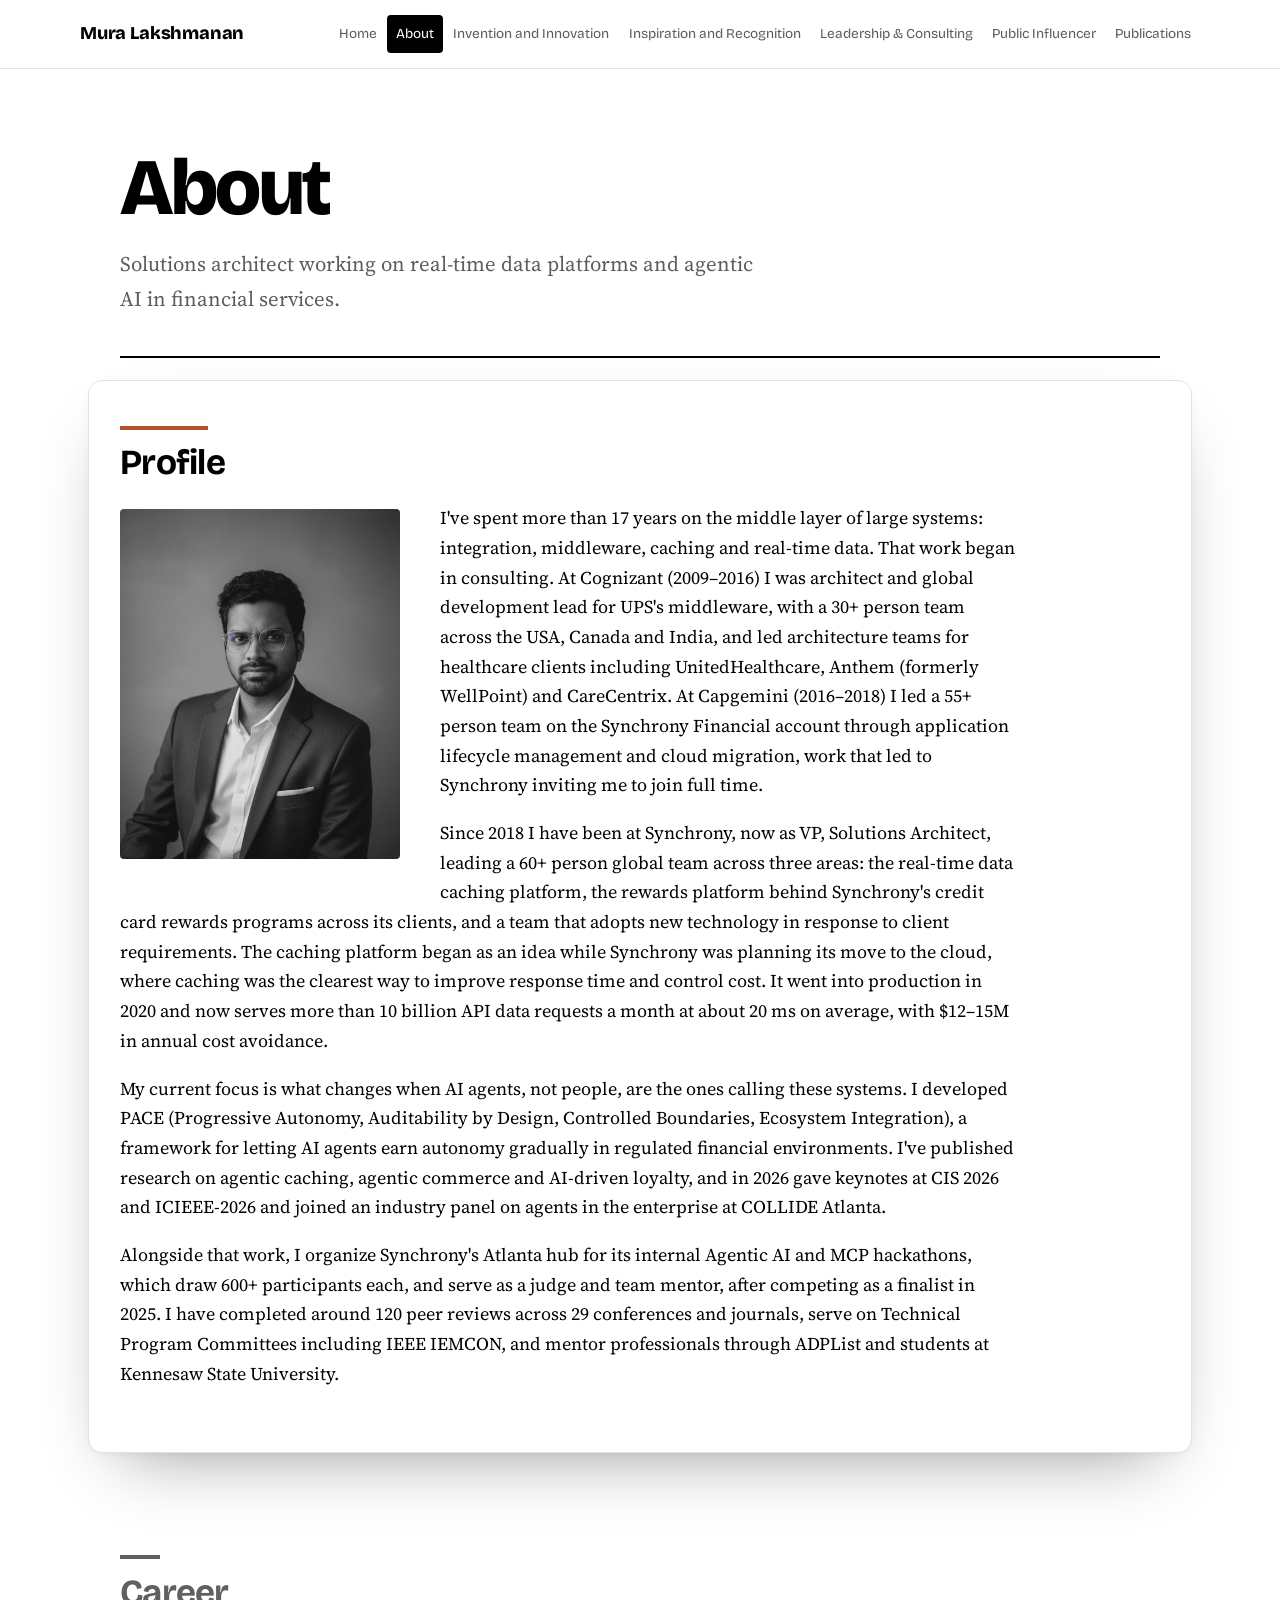
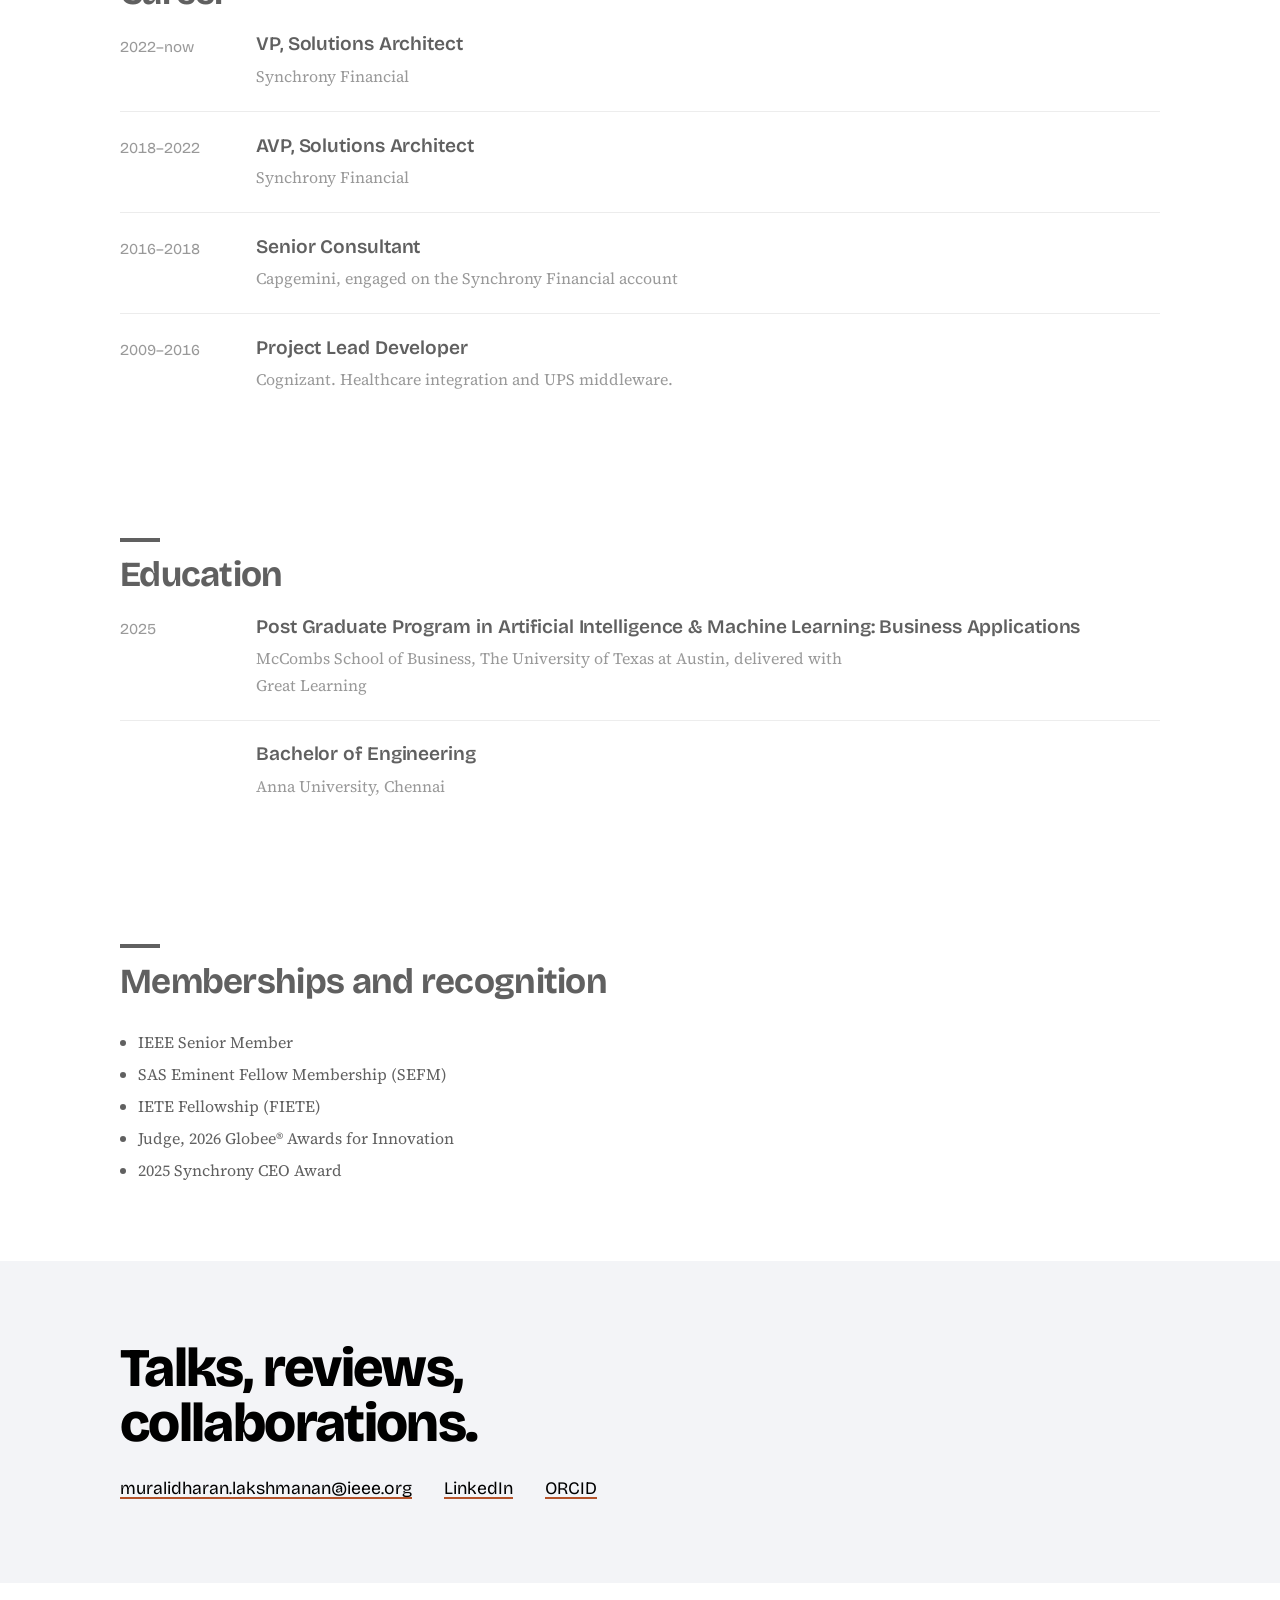
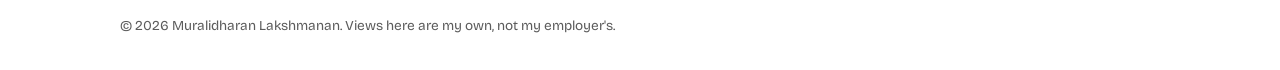
==== commit fb2f7f12: "Add files via upload" ====
--- a/about.html
+++ b/about.html
@@ -5,9 +5,9 @@
 <meta name="viewport" content="width=device-width, initial-scale=1, viewport-fit=cover">
 <title>About | Muralidharan Lakshmanan</title>
 <meta name="description" content="Muralidharan (Mura) Lakshmanan — solutions architect working on real-time data platforms and agentic AI in financial services.">
-<script src="config.js?v=20261031165636"></script>
+<script src="config.js?v=20261116231823"></script>
 <link rel="preconnect" href="https://fonts.googleapis.com"><link rel="preconnect" href="https://fonts.gstatic.com" crossorigin><link href="https://fonts.googleapis.com/css2?family=Bricolage+Grotesque:opsz,wght@12..96,400;12..96,600;12..96,800&family=Source+Serif+4:ital,opsz,wght@0,8..60,400;0,8..60,600;1,8..60,400&display=swap" rel="stylesheet">
-<link rel="stylesheet" href="styles.css?v=20261031165636">
+<link rel="stylesheet" href="styles.css?v=20261116231823">
 </head>
 <body>
 <div class="draft-note">Draft mode: dashed boxes and yellow tags mark photos and links still to add. Set DRAFT_MODE to false in config.js before going live.</div><header class="site-head"><div class="wrap"><a class="mark" href="index.html">Mura Lakshmanan</a><button class="menu-btn" aria-expanded="false" aria-controls="tabs">Menu</button><nav class="tabs" id="tabs" aria-label="Pages"><a href="index.html" data-tab="index">Home</a><a href="about.html" data-tab="about" aria-current=page>About</a><a href="invention-and-innovation.html" data-tab="invention-and-innovation">Invention and Innovation</a><a href="inspiration-and-recognition.html" data-tab="inspiration-and-recognition">Inspiration and Recognition</a><a href="consultancy.html" data-tab="consultancy">Leadership &amp; Consulting</a><a href="public-influencer.html" data-tab="public-influencer">Public Influencer</a><a href="publications.html" data-tab="publications">Publications</a></nav></div></header>
@@ -21,6 +21,6 @@
 <div class="contact" id="contact"><div class="wrap"><h2>Talks, reviews, collaborations.</h2><div class="links">
 <a href="mailto:muralidharan.lakshmanan@ieee.org">muralidharan.lakshmanan@ieee.org</a><a href="https://www.linkedin.com/in/muralidharan-lakshmanan/">LinkedIn</a><a href="https://orcid.org/0009-0006-0592-5610">ORCID</a></div></div></div>
 <div class="wrap"><footer>© 2026 Muralidharan Lakshmanan. Views here are my own, not my employer's.</footer></div>
-<script src="site.js?v=20261031165636"></script>
+<script src="site.js?v=20261116231823"></script>
 </body>
 </html>
--- a/styles.css
+++ b/styles.css
@@ -212,3 +212,85 @@
 .f2-stats span{font-size:.88rem;color:var(--muted)}
 #f2-note{margin:1rem 0 0;font-size:1rem;max-width:44rem}
 @media (max-width:600px){.flow2 canvas{height:190px}.f2-stats b{font-size:1.2rem}}
+
+/* Also responsible for (Invention and Innovation) */
+.resp{display:grid;grid-template-columns:minmax(0,1.25fr) minmax(0,1fr);gap:1.25rem 3.5rem;border-top:2px solid var(--ink);padding-top:1.5rem;margin-top:1.75rem}
+.resp h3,.resp-pair h3{font-size:1.2rem;margin:0 0 .6rem}
+.svc li.more{color:var(--muted);font-style:italic}
+.resp .fine{margin-top:-.25rem}
+.resp h3{grid-column:1/-1}
+.resp p,.resp-pair p{max-width:none;margin:0 0 1rem}
+.resp .lbl{font-family:var(--display);font-size:.8rem;letter-spacing:.08em;text-transform:uppercase;color:var(--muted);margin:0 0 .6rem}
+.svc{list-style:none;margin:0;padding:0;border-top:1px solid var(--rule)}
+.svc li{padding:.55rem 0;border-bottom:1px solid var(--rule);font-size:1rem}
+.figs{grid-column:1/-1;display:grid;grid-template-columns:repeat(2,minmax(0,1fr));gap:1rem 3.5rem;background:var(--wash);padding:1.5rem 1.75rem;border-radius:4px;margin-top:.5rem}
+.figs strong{display:block;font-family:var(--display);font-size:clamp(1.7rem,3.2vw,2.4rem);font-weight:600;letter-spacing:-.02em;line-height:1}
+.figs span{display:block;color:var(--muted);font-size:.95rem;margin-top:.45rem;line-height:1.4}
+.figs .fine{grid-column:1/-1;margin:.25rem 0 0}
+.resp-pair{display:grid;grid-template-columns:repeat(2,minmax(0,1fr));gap:2rem 3.5rem;margin-top:2.75rem}
+.resp-pair > div{border-top:2px solid var(--ink);padding-top:1.5rem}
+.resp-pair p:last-child{margin-bottom:0}
+@media (max-width:760px){.resp,.resp-pair,.figs{grid-template-columns:1fr}.resp-pair{gap:2.25rem}}
+
+/* Accent (16 Nov 2026): Mura did not want blue. Copper is the default; the preview has a swatch picker. */
+:root{--signal:#b4532a}
+/* Heading hierarchy: section titles clearly above sub-headings */
+main section{position:relative;isolation:isolate}
+main section > h2,main section.group h2{font-weight:700;letter-spacing:-.02em;position:relative;padding-top:1.15rem}
+main section > h2{font-size:clamp(1.8rem,2.9vw,2.2rem);line-height:1.1}
+main section.group h2{font-size:clamp(1.45rem,2.1vw,1.65rem)}
+main section > h2::before,main section.group h2::before{content:"";position:absolute;left:0;top:0;width:2.5rem;height:4px;background:var(--ink);transition:width .45s ease,background-color .45s ease}
+main section.active > h2::before,main section.group.active h2::before{width:5.5rem;background:var(--signal)}
+main section h3{font-size:1.2rem}
+main section .paper h3{font-size:1.25rem}
+/* Scroll focus: the section being read lifts off the page as a sheet */
+.js-focus main section{border-top-color:transparent;transition:opacity .5s ease,transform .6s cubic-bezier(.2,.7,.2,1)}
+.js-focus main section::after{content:"";position:absolute;z-index:-1;top:clamp(.9rem,2.2vw,1.6rem);bottom:clamp(.9rem,2.2vw,1.6rem);left:calc(-1 * clamp(.8rem,2.6vw,2rem));right:calc(-1 * clamp(.8rem,2.6vw,2rem));background:var(--paper);border:1px solid var(--rule);border-radius:14px;box-shadow:0 30px 70px -34px rgba(0,0,0,.45),0 3px 10px -4px rgba(0,0,0,.08);opacity:0;transform:scale(.975);transition:opacity .5s ease,transform .6s cubic-bezier(.2,.7,.2,1)}
+.js-focus main section.active::after{opacity:1;transform:none}
+.js-focus main section.active{transform:translateY(-4px)}
+@media (hover:hover) and (min-width:821px){
+.js-focus main section{opacity:.62}
+.js-focus main section.active,.js-focus main section:hover,.js-focus main section:focus-within{opacity:1}
+}
+/* Item-level focus: in sections made of rows, the rows lift one at a time instead of the whole section */
+.js-focus main section.has-units::after{display:none}
+.js-focus main section.has-units.active{transform:none}
+.js-focus main section .papers > li{position:relative;isolation:isolate;transition:opacity .45s ease,transform .5s cubic-bezier(.2,.7,.2,1),border-color .3s ease}
+.js-focus main section .papers > li::after{content:"";position:absolute;z-index:-1;top:.65rem;bottom:.65rem;left:calc(-1 * clamp(.8rem,2.2vw,1.6rem));right:calc(-1 * clamp(.8rem,2.2vw,1.6rem));background:var(--paper);border:1px solid var(--rule);border-radius:12px;box-shadow:0 26px 60px -30px rgba(0,0,0,.45),0 3px 10px -4px rgba(0,0,0,.08);opacity:0;transform:scale(.98);transition:opacity .45s ease,transform .5s cubic-bezier(.2,.7,.2,1)}
+.js-focus main section .papers > li:last-child::after{bottom:-1.6rem}
+.js-focus main section .papers > li.u-active::after{opacity:1;transform:none}
+.js-focus main section .papers > li.u-active{transform:translateY(-3px);border-bottom-color:transparent}
+.js-focus main section .papers > li:has(+ li.u-active){border-bottom-color:transparent}
+@media (hover:hover) and (min-width:821px){
+.js-focus main section.has-units.active .papers > li{opacity:.55}
+.js-focus main section.has-units.active .papers > li.u-active,.js-focus main section.has-units.active .papers > li:hover,.js-focus main section.has-units.active .papers > li:focus-within{opacity:1}
+}
+.js-reveal main section:not(.in){opacity:0;transform:translateY(22px)}
+@media (prefers-reduced-motion:reduce){.js-focus main section,.js-focus main section::after,main section h2::before,.js-focus main section .papers > li,.js-focus main section .papers > li::after{transition:none}.js-focus main section.active,.js-focus main section .papers > li.u-active{transform:none}}
+@media print{.js-focus main section,.js-reveal main section:not(.in),.js-focus main section .papers > li{opacity:1!important;transform:none!important}.js-focus main section::after,.js-focus main section .papers > li::after{display:none}}
+/* Click-to-expand panels */
+.p-bar{display:flex;justify-content:space-between;align-items:baseline;gap:1rem;flex-wrap:wrap;margin:0 0 1.25rem}
+.p-bar p{margin:0}
+.p-all{font:inherit;font-family:var(--display);font-size:.85rem;background:none;border:1px solid var(--ink);border-radius:999px;padding:.4rem .95rem;cursor:pointer;color:var(--ink);transition:background-color .2s,color .2s}
+.p-all:hover{background:var(--ink);color:var(--paper)}
+.panel{border-top:2px solid var(--ink)}
+.panel:last-of-type{border-bottom:2px solid var(--ink)}
+.panel > summary{list-style:none;cursor:pointer;display:grid;grid-template-columns:minmax(0,21rem) minmax(0,1fr) 2.25rem;gap:.35rem 2rem;align-items:center;padding:1.35rem 0}
+.panel > summary::-webkit-details-marker{display:none}
+.panel > summary h3{margin:0;font-size:1.3rem;transition:color .2s}
+.panel > summary .p-sum{color:var(--muted);font-size:1rem;line-height:1.45}
+.panel > summary .p-ico{justify-self:end;width:2.25rem;height:2.25rem;border:1px solid var(--ink);border-radius:50%;position:relative;transition:transform .35s ease,background-color .2s,border-color .2s}
+.panel > summary .p-ico::before,.panel > summary .p-ico::after{content:"";position:absolute;left:50%;top:50%;width:.8rem;height:2px;background:var(--ink);transform:translate(-50%,-50%);transition:transform .35s ease,background-color .2s}
+.panel > summary .p-ico::after{transform:translate(-50%,-50%) rotate(90deg)}
+.panel[open] > summary .p-ico::after{transform:translate(-50%,-50%) rotate(0)}
+.panel > summary:hover h3,.panel[open] > summary h3{color:var(--signal)}
+.panel > summary:hover .p-ico{background:var(--signal);border-color:var(--signal)}
+.panel > summary:hover .p-ico::before,.panel > summary:hover .p-ico::after{background:var(--paper)}
+.panel > .p-body{padding:.25rem 0 2rem}
+.panel[open] > .p-body{animation:p-open .45s cubic-bezier(.2,.7,.2,1)}
+@keyframes p-open{from{opacity:0;transform:translateY(-10px)}to{opacity:1;transform:none}}
+.panel .p-body > p{max-width:44rem;margin:0}
+.panel .resp{border-top:0;padding-top:0;margin-top:0}
+.panel .resp h3{display:none}
+@media (max-width:760px){.panel > summary{grid-template-columns:minmax(0,1fr) 2.25rem}.panel > summary .p-sum{grid-column:1/-1;grid-row:2}}
+@media (prefers-reduced-motion:reduce){.panel[open] > .p-body{animation:none}}
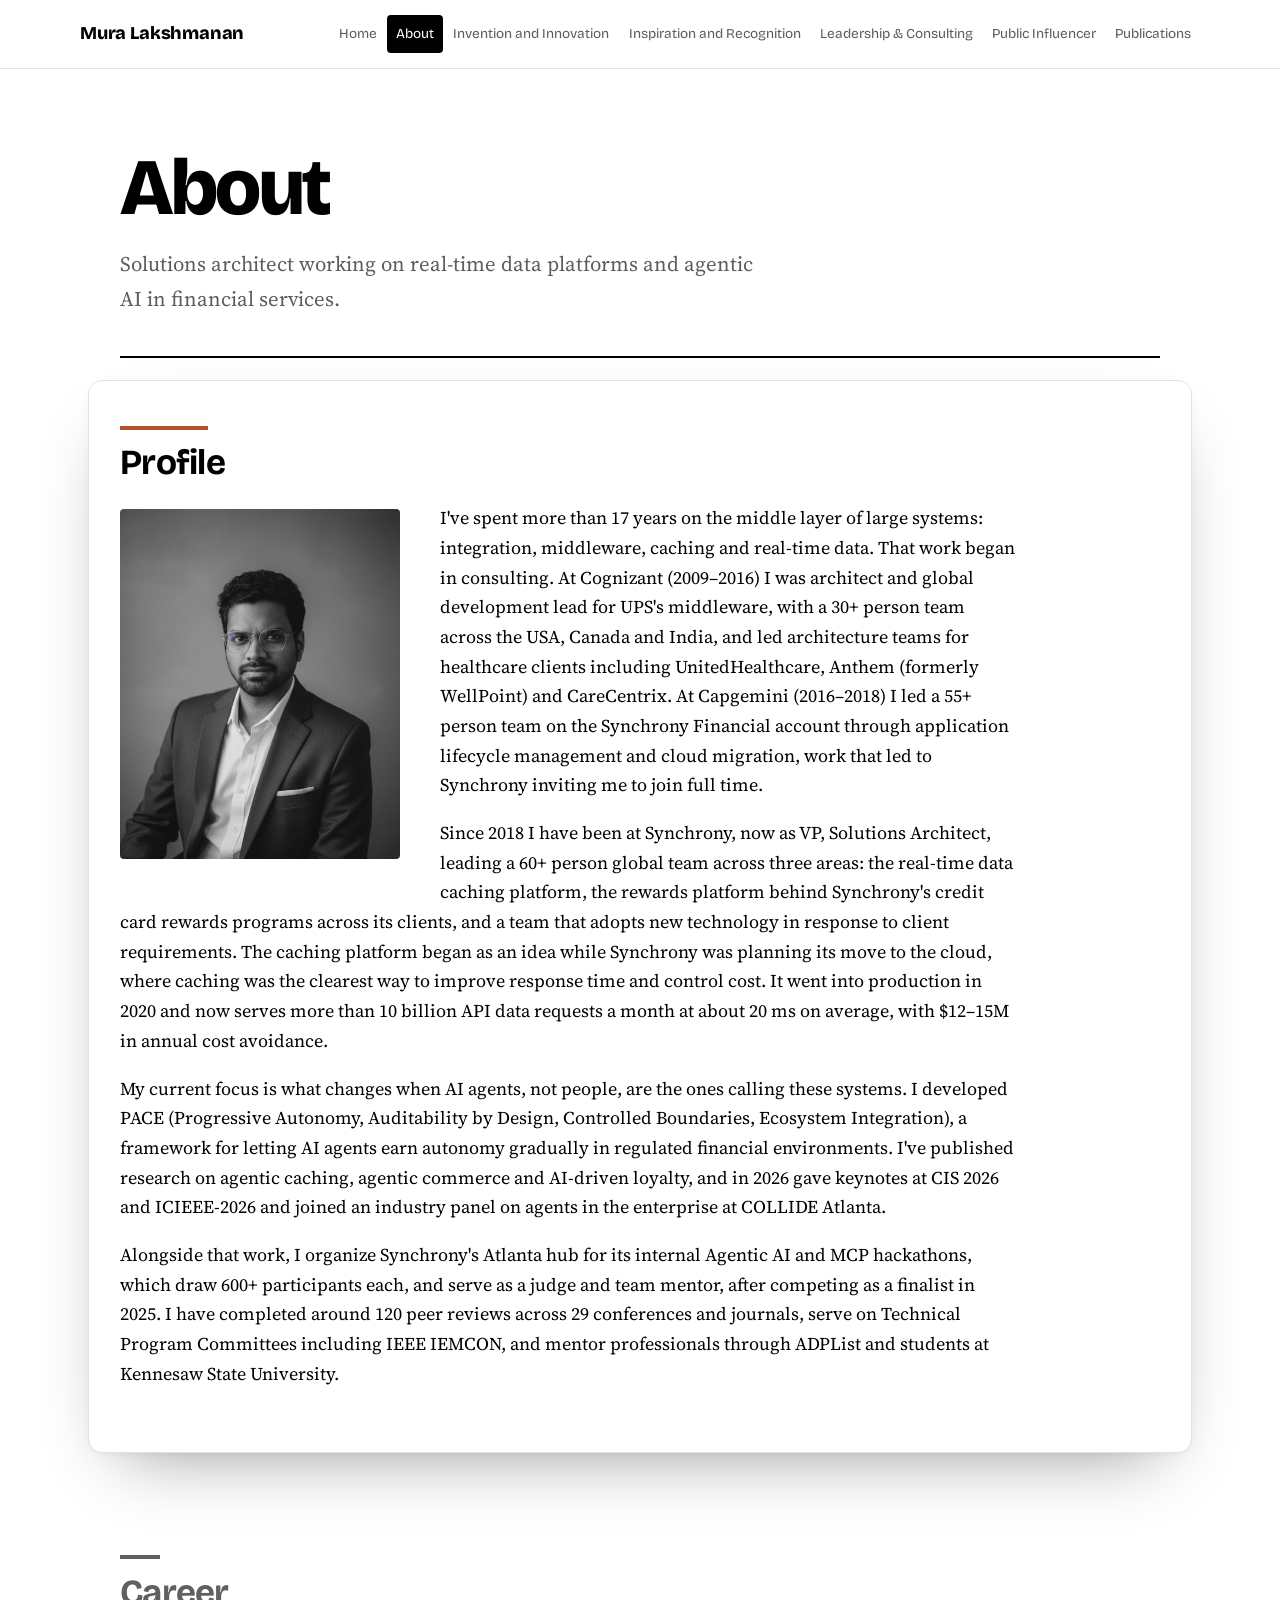
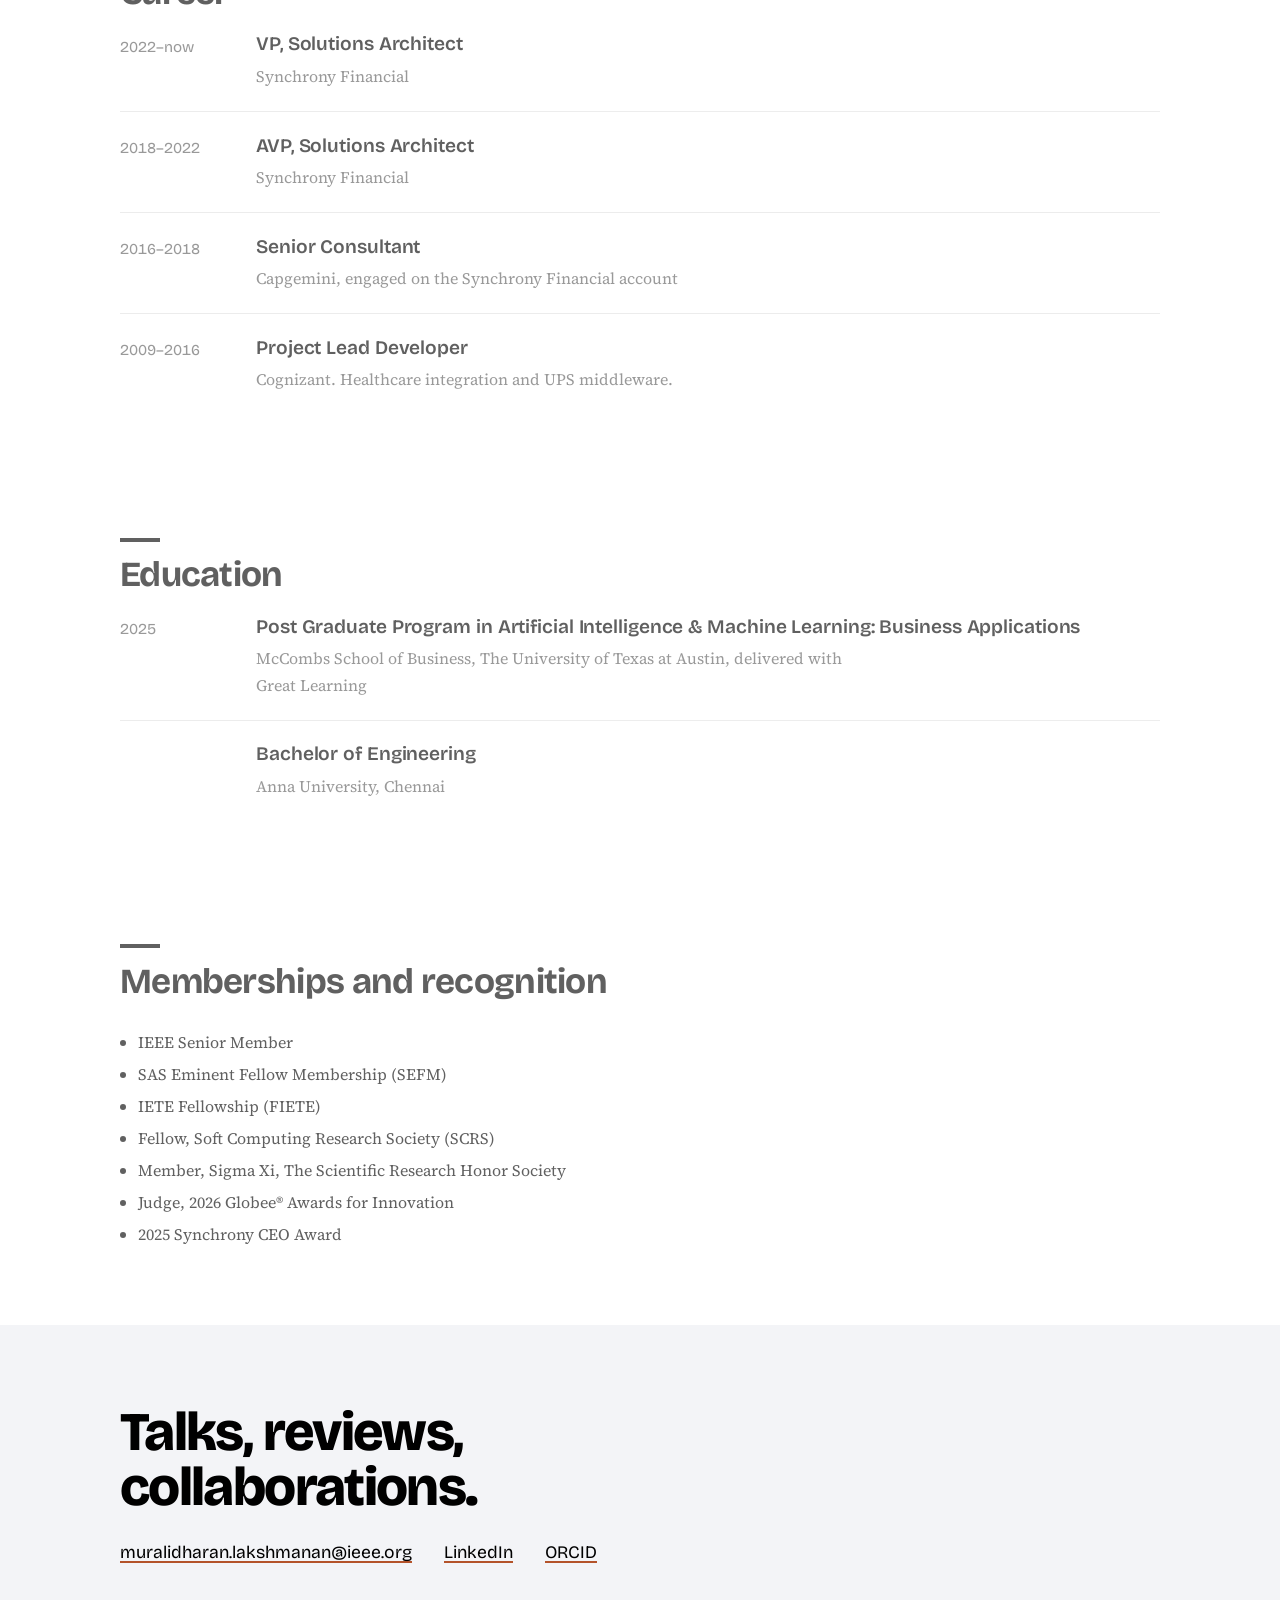
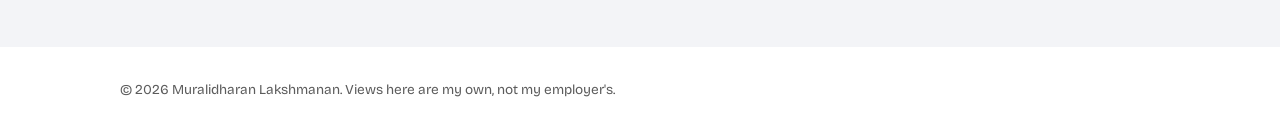
==== commit 8d8b9c89: "Add files via upload" ====
--- a/about.html
+++ b/about.html
@@ -5,9 +5,9 @@
 <meta name="viewport" content="width=device-width, initial-scale=1, viewport-fit=cover">
 <title>About | Muralidharan Lakshmanan</title>
 <meta name="description" content="Muralidharan (Mura) Lakshmanan — solutions architect working on real-time data platforms and agentic AI in financial services.">
-<script src="config.js?v=20261116231823"></script>
+<script src="config.js?v=20261117003022"></script>
 <link rel="preconnect" href="https://fonts.googleapis.com"><link rel="preconnect" href="https://fonts.gstatic.com" crossorigin><link href="https://fonts.googleapis.com/css2?family=Bricolage+Grotesque:opsz,wght@12..96,400;12..96,600;12..96,800&family=Source+Serif+4:ital,opsz,wght@0,8..60,400;0,8..60,600;1,8..60,400&display=swap" rel="stylesheet">
-<link rel="stylesheet" href="styles.css?v=20261116231823">
+<link rel="stylesheet" href="styles.css?v=20261117003022">
 </head>
 <body>
 <div class="draft-note">Draft mode: dashed boxes and yellow tags mark photos and links still to add. Set DRAFT_MODE to false in config.js before going live.</div><header class="site-head"><div class="wrap"><a class="mark" href="index.html">Mura Lakshmanan</a><button class="menu-btn" aria-expanded="false" aria-controls="tabs">Menu</button><nav class="tabs" id="tabs" aria-label="Pages"><a href="index.html" data-tab="index">Home</a><a href="about.html" data-tab="about" aria-current=page>About</a><a href="invention-and-innovation.html" data-tab="invention-and-innovation">Invention and Innovation</a><a href="inspiration-and-recognition.html" data-tab="inspiration-and-recognition">Inspiration and Recognition</a><a href="consultancy.html" data-tab="consultancy">Leadership &amp; Consulting</a><a href="public-influencer.html" data-tab="public-influencer">Public Influencer</a><a href="publications.html" data-tab="publications">Publications</a></nav></div></header>
@@ -17,10 +17,10 @@
 <p>My current focus is what changes when AI agents, not people, are the ones calling these systems. I developed PACE (Progressive Autonomy, Auditability by Design, Controlled Boundaries, Ecosystem Integration), a framework for letting AI agents earn autonomy gradually in regulated financial environments. I've published research on agentic caching, agentic commerce and AI-driven loyalty, and in 2026 gave keynotes at CIS 2026 and ICIEEE-2026 and joined an industry panel on agents in the enterprise at COLLIDE Atlanta.</p>
 <p>Alongside that work, I organize Synchrony's Atlanta hub for its internal Agentic AI and MCP hackathons, which draw 600+ participants each, and serve as a judge and team mentor, after competing as a finalist in 2025. I have completed around 120 peer reviews across 29 conferences and journals, serve on Technical Program Committees including IEEE IEMCON, and mentor professionals through ADPList and students at Kennesaw State University.</p>
 </div></div></section><section><h2>Career</h2><div class="body"><ul class='entries'><li><span class="when">2022–now</span><div><h3>VP, Solutions Architect</h3><p>Synchrony Financial</p></div></li><li><span class="when">2018–2022</span><div><h3>AVP, Solutions Architect</h3><p>Synchrony Financial</p></div></li><li><span class="when">2016–2018</span><div><h3>Senior Consultant</h3><p>Capgemini, engaged on the Synchrony Financial account</p></div></li><li><span class="when">2009–2016</span><div><h3>Project Lead Developer</h3><p>Cognizant. Healthcare integration and UPS middleware.</p></div></li></ul></div></section><section><h2>Education</h2><div class="body"><ul class='entries'><li><span class="when">2025</span><div><h3>Post Graduate Program in Artificial Intelligence &amp; Machine Learning: Business Applications</h3><p>McCombs School of Business, The University of Texas at Austin, delivered with Great Learning</p></div></li><li><span class="when"></span><div><h3>Bachelor of Engineering</h3><p>Anna University, Chennai</p></div></li></ul></div></section><section><h2>Memberships and recognition</h2><div class="body"><ul class="plain">
-<li>IEEE Senior Member</li><li>SAS Eminent Fellow Membership (SEFM)</li><li>IETE Fellowship (FIETE)</li><li>Judge, 2026 Globee® Awards for Innovation</li><li>2025 Synchrony CEO Award</li></ul></div></section></main>
+<li>IEEE Senior Member</li><li>SAS Eminent Fellow Membership (SEFM)</li><li>IETE Fellowship (FIETE)</li><li>Fellow, Soft Computing Research Society (SCRS)</li><li>Member, Sigma Xi, The Scientific Research Honor Society</li><li>Judge, 2026 Globee® Awards for Innovation</li><li>2025 Synchrony CEO Award</li></ul></div></section></main>
 <div class="contact" id="contact"><div class="wrap"><h2>Talks, reviews, collaborations.</h2><div class="links">
 <a href="mailto:muralidharan.lakshmanan@ieee.org">muralidharan.lakshmanan@ieee.org</a><a href="https://www.linkedin.com/in/muralidharan-lakshmanan/">LinkedIn</a><a href="https://orcid.org/0009-0006-0592-5610">ORCID</a></div></div></div>
 <div class="wrap"><footer>© 2026 Muralidharan Lakshmanan. Views here are my own, not my employer's.</footer></div>
-<script src="site.js?v=20261116231823"></script>
+<script src="site.js?v=20261117003022"></script>
 </body>
 </html>
--- a/styles.css
+++ b/styles.css
@@ -294,3 +294,24 @@
 .panel .resp h3{display:none}
 @media (max-width:760px){.panel > summary{grid-template-columns:minmax(0,1fr) 2.25rem}.panel > summary .p-sum{grid-column:1/-1;grid-row:2}}
 @media (prefers-reduced-motion:reduce){.panel[open] > .p-body{animation:none}}
+/* Carousel (16 Nov 2026): chevron buttons over the photo, pill dots, slide-and-fade, animated height, swipe */
+.cstage{position:relative;overflow:hidden;border-radius:6px;transition:height .5s cubic-bezier(.2,.7,.2,1)}
+.carousel .ph.on{animation:c-in .55s cubic-bezier(.2,.7,.2,1)}
+.carousel[data-dir="prev"] .ph.on{animation-name:c-in-l}
+@keyframes c-in{from{opacity:0;transform:translateX(32px)}to{opacity:1;transform:none}}
+@keyframes c-in-l{from{opacity:0;transform:translateX(-32px)}to{opacity:1;transform:none}}
+.cbtn{position:absolute;top:50%;z-index:2;width:2.6rem;height:2.6rem;padding:0;border-radius:50%;border:1px solid rgba(0,0,0,.08);background:rgba(255,255,255,.9);-webkit-backdrop-filter:blur(8px);backdrop-filter:blur(8px);box-shadow:0 8px 22px -8px rgba(0,0,0,.45);color:var(--ink);cursor:pointer;display:grid;place-items:center;transform:translateY(-50%);transition:transform .25s cubic-bezier(.2,.7,.2,1),background-color .2s ease,color .2s ease,box-shadow .2s ease}
+.cbtn.prev{left:.65rem}
+.cbtn.next{right:.65rem}
+.cbtn svg{width:1.1rem;height:1.1rem;display:block}
+.cbtn:hover{background:var(--ink);color:var(--paper);transform:translateY(-50%) scale(1.08);box-shadow:0 10px 26px -8px rgba(0,0,0,.55)}
+.cbtn:active{transform:translateY(-50%) scale(.94)}
+.carousel.single .cbtn{display:none}
+.cnav{flex-direction:column;align-items:center;justify-content:flex-start;gap:.55rem;margin-top:.85rem}
+.cnav .cdots{display:flex;gap:.4rem;align-items:center;justify-content:center;flex-wrap:wrap}
+.cnav .cdots button{width:.5rem;height:.5rem;padding:0;border:0;border-radius:999px;background:#c9c9c9;cursor:pointer;transition:width .35s cubic-bezier(.2,.7,.2,1),background-color .3s ease}
+.cnav .cdots button:hover{background:var(--muted);color:inherit}
+.cnav .cdots button[aria-current="true"]{width:1.6rem;background:var(--ink)}
+.cnav .cap{flex:none;padding:0;line-height:1.4}
+@media (prefers-reduced-motion:reduce){.carousel .ph.on{animation:none}.cstage,.cbtn,.cnav .cdots button{transition:none}}
+@media print{.cbtn,.cnav .cdots{display:none}}
